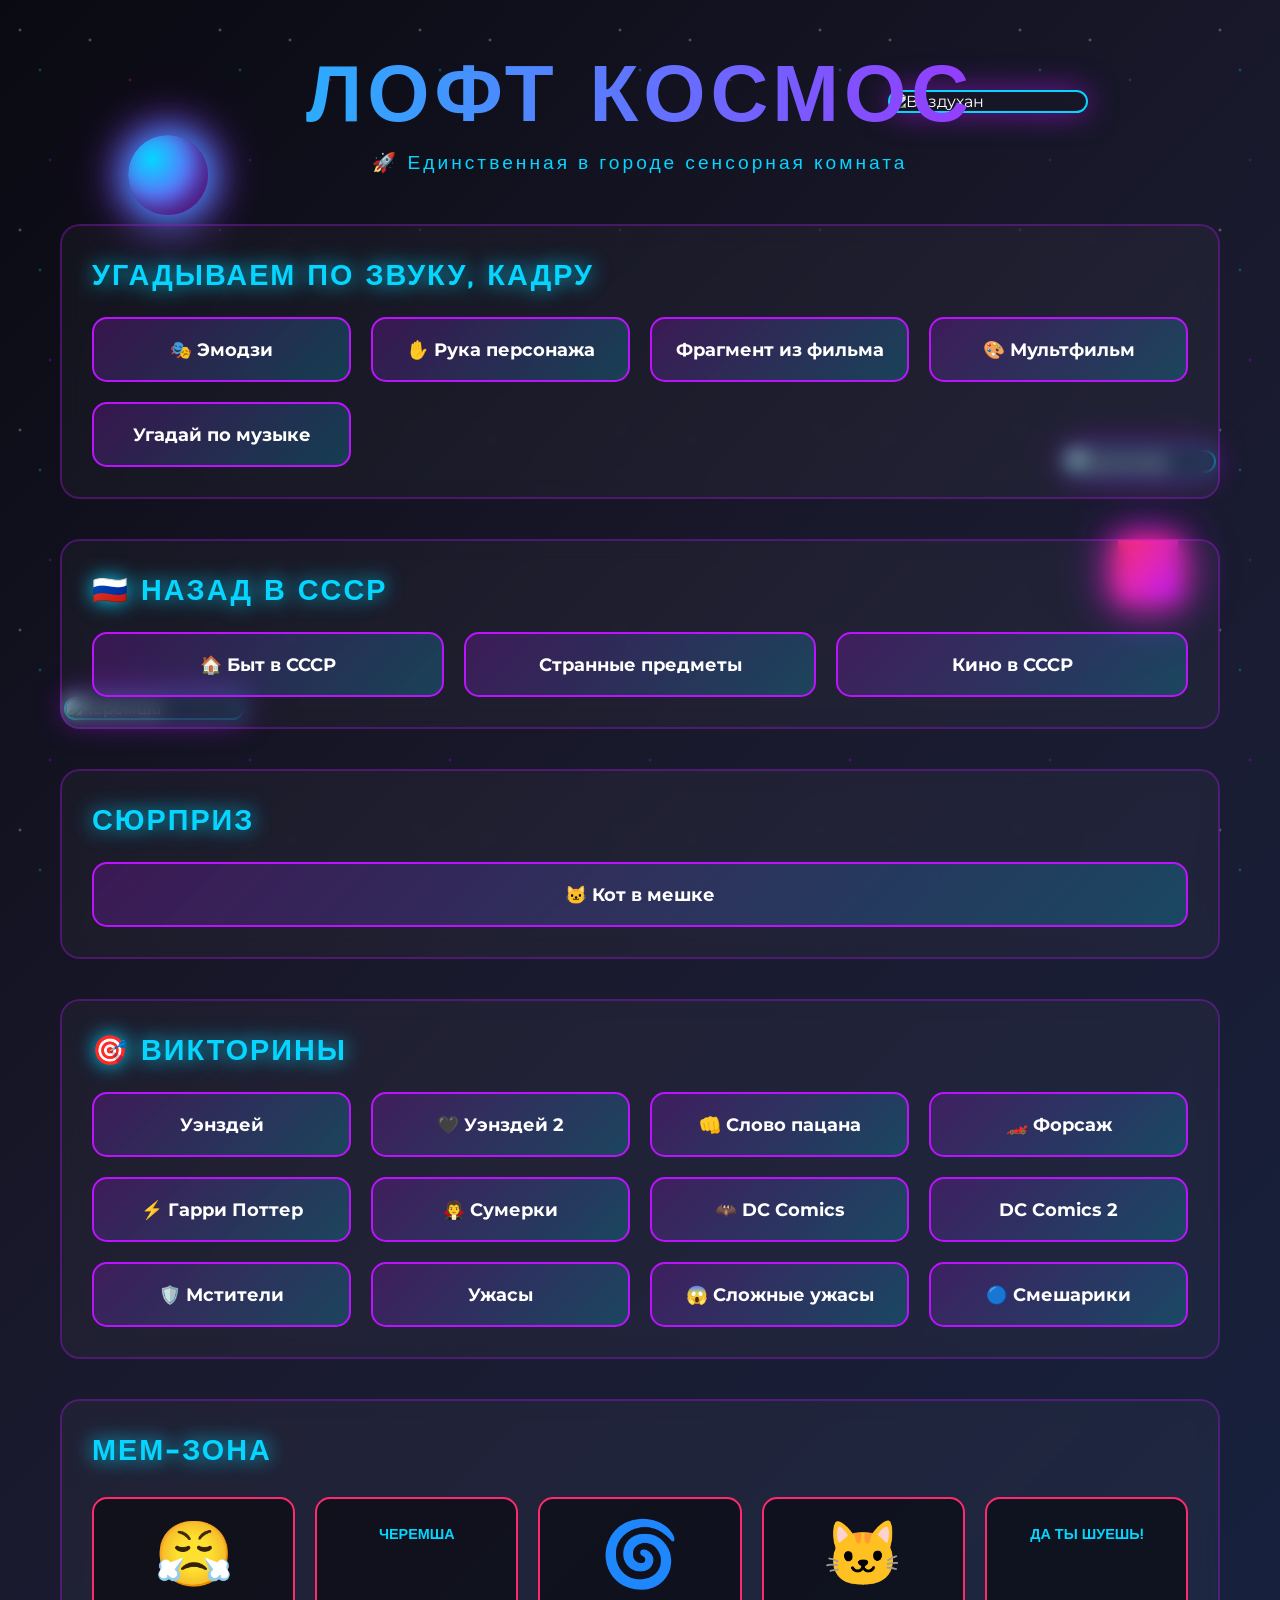
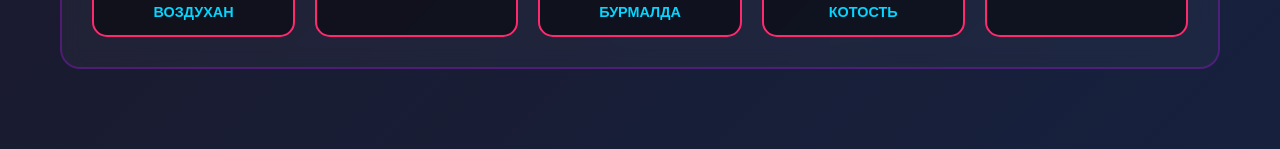
==== index.html @ 2bcbca94 "Update index.html" ====
<!DOCTYPE html>
<html lang="ru">
<head>
    <meta charset="UTF-8">
    <meta name="viewport" content="width=device-width, initial-scale=1.0">
    <title>ЛОФТ КОСМОС | Мемы и Викторины</title>
    <link href="https://fonts.googleapis.com/css2?family=Orbitron:wght@400;700;900&family=Montserrat:wght@400;600;800&display=swap" rel="stylesheet">
    <style>
        :root {
            --neon-purple: #bc13fe;
            --neon-blue: #05d5ff;
            --neon-pink: #ff2a6d;
            --dark-bg: #0a0a12;
            --space-dark: #1a1a2e;
        }

        * {
            box-sizing: border-box;
            margin: 0;
            padding: 0;
        }

        body {
            background: linear-gradient(135deg, var(--dark-bg) 0%, var(--space-dark) 50%, #16213e 100%);
            color: #ffffff;
            font-family: 'Montserrat', sans-serif;
            min-height: 100vh;
            overflow-x: hidden;
            position: relative;
        }

        /* --- Звёздный фон --- */
        .stars {
            position: fixed;
            top: 0;
            left: 0;
            width: 100%;
            height: 100%;
            background-image: 
                radial-gradient(2px 2px at 20px 30px, #fff, transparent),
                radial-gradient(2px 2px at 40px 70px, var(--neon-blue), transparent),
                radial-gradient(2px 2px at 50px 160px, var(--neon-purple), transparent),
                radial-gradient(2px 2px at 90px 40px, #fff, transparent),
                radial-gradient(2px 2px at 130px 80px, var(--neon-pink), transparent);
            background-repeat: repeat;
            background-size: 200px 200px;
            animation: starsMove 50s linear infinite;
            opacity: 0.4;
            z-index: 0;
        }

        @keyframes starsMove {
            from { transform: translateY(0); }
            to { transform: translateY(-200px); }
        }

        /* --- 3D Летающие объекты --- */
        .floating-3d {
            position: fixed;
            z-index: 1;
            pointer-events: none;
            filter: drop-shadow(0 0 20px var(--neon-purple));
        }

        .sphere-1 {
            width: 80px;
            height: 80px;
            background: radial-gradient(circle at 30% 30%, var(--neon-blue), var(--neon-purple));
            border-radius: 50%;
            top: 15%;
            left: 10%;
            animation: float3d 6s ease-in-out infinite, fadeInOut 8s ease-in-out infinite;
            box-shadow: 0 0 40px var(--neon-blue), inset -10px -10px 20px rgba(0,0,0,0.5);
        }

        .cube-1 {
            width: 60px;
            height: 60px;
            background: linear-gradient(135deg, var(--neon-pink), var(--neon-purple));
            top: 60%;
            right: 8%;
            animation: rotate3d 8s linear infinite, fadeInOut 10s ease-in-out infinite;
            box-shadow: 0 0 30px var(--neon-pink);
            transform-style: preserve-3d;
        }

        @keyframes float3d {
            0%, 100% { transform: translateY(0) translateX(0) rotate(0deg); }
            25% { transform: translateY(-30px) translateX(20px) rotate(90deg); }
            50% { transform: translateY(-15px) translateX(-20px) rotate(180deg); }
            75% { transform: translateY(-40px) translateX(10px) rotate(270deg); }
        }

        @keyframes rotate3d {
            0% { transform: rotateY(0deg) rotateX(0deg); }
            100% { transform: rotateY(360deg) rotateX(360deg); }
        }

        @keyframes fadeInOut {
            0%, 100% { opacity: 0.3; }
            50% { opacity: 1; }
        }

        /* --- Летающие мемы --- */
        .flying-meme {
            position: fixed;
            z-index: 2;
            border-radius: 15px;
            overflow: hidden;
            box-shadow: 0 0 30px rgba(188, 19, 254, 0.6);
            border: 2px solid var(--neon-blue);
            animation: flyAround 15s ease-in-out infinite, memeFade 6s ease-in-out infinite;
            cursor: pointer;
            transition: transform 0.3s;
        }

        .flying-meme:hover {
            transform: scale(1.2) !important;
            z-index: 100;
        }

        .meme-1 {
            top: 10%;
            right: 15%;
            width: 200px;
            animation-delay: 0s;
        }

        .meme-2 {
            bottom: 20%;
            left: 5%;
            width: 180px;
            animation-delay: 2s;
        }

        .meme-3 {
            top: 50%;
            right: 5%;
            width: 150px;
            animation-delay: 4s;
        }

        @keyframes flyAround {
            0%, 100% { transform: translate(0, 0); }
            25% { transform: translate(50px, -30px); }
            50% { transform: translate(-30px, 50px); }
            75% { transform: translate(30px, 30px); }
        }

        @keyframes memeFade {
            0%, 100% { opacity: 0.4; }
            30%, 70% { opacity: 1; }
        }

        /* --- Контейнер --- */
        .container {
            position: relative;
            z-index: 10;
            max-width: 1200px;
            margin: 0 auto;
            padding: 40px 20px;
        }

        /* --- Заголовок --- */
        .main-title {
            font-family: 'Orbitron', sans-serif;
            font-size: clamp(2.5rem, 8vw, 5rem);
            font-weight: 900;
            text-align: center;
            margin-bottom: 10px;
            background: linear-gradient(90deg, var(--neon-blue), var(--neon-purple), var(--neon-pink));
            background-size: 200% auto;
            -webkit-background-clip: text;
            -webkit-text-fill-color: transparent;
            background-clip: text;
            animation: gradientShift 3s linear infinite, neonGlow 2s ease-in-out infinite alternate;
            text-transform: uppercase;
            letter-spacing: 5px;
        }

        .subtitle {
            text-align: center;
            font-size: 1.2rem;
            color: var(--neon-blue);
            margin-bottom: 50px;
            font-family: 'Orbitron', sans-serif;
            letter-spacing: 3px;
        }

        @keyframes gradientShift {
            0% { background-position: 0% center; }
            100% { background-position: 200% center; }
        }

        @keyframes neonGlow {
            from { filter: drop-shadow(0 0 10px var(--neon-purple)); }
            to { filter: drop-shadow(0 0 30px var(--neon-blue)); }
        }

        /* --- Карточки категорий --- */
        .category-card {
            background: rgba(255, 255, 255, 0.03);
            backdrop-filter: blur(10px);
            border: 2px solid rgba(188, 19, 254, 0.3);
            border-radius: 20px;
            padding: 30px;
            margin-bottom: 40px;
            position: relative;
            overflow: hidden;
            animation: slideIn 0.8s ease-out forwards;
            opacity: 0;
        }

        .category-card:nth-child(3) { animation-delay: 0.1s; }
        .category-card:nth-child(4) { animation-delay: 0.2s; }
        .category-card:nth-child(5) { animation-delay: 0.3s; }
        .category-card:nth-child(6) { animation-delay: 0.4s; }

        @keyframes slideIn {
            from { opacity: 0; transform: translateX(-50px); }
            to { opacity: 1; transform: translateX(0); }
        }

        .category-card::before {
            content: '';
            position: absolute;
            top: -2px;
            left: -2px;
            right: -2px;
            bottom: -2px;
            background: linear-gradient(45deg, var(--neon-purple), var(--neon-blue), var(--neon-pink));
            border-radius: 20px;
            opacity: 0;
            z-index: -1;
            transition: opacity 0.3s;
        }

        .category-card:hover::before {
            opacity: 1;
            animation: borderGlow 3s linear infinite;
        }

        @keyframes borderGlow {
            0%, 100% { filter: hue-rotate(0deg); }
            50% { filter: hue-rotate(180deg); }
        }

        .category-title {
            font-family: 'Orbitron', sans-serif;
            font-size: 1.8rem;
            font-weight: 700;
            color: var(--neon-blue);
            margin-bottom: 25px;
            text-transform: uppercase;
            letter-spacing: 2px;
            text-shadow: 0 0 20px var(--neon-blue);
        }

        /* --- Сетка кнопок --- */
        .buttons-grid {
            display: grid;
            grid-template-columns: repeat(auto-fit, minmax(250px, 1fr));
            gap: 20px;
        }

        .quiz-btn {
            background: linear-gradient(135deg, rgba(188, 19, 254, 0.2), rgba(5, 213, 255, 0.2));
            border: 2px solid var(--neon-purple);
            border-radius: 15px;
            padding: 20px;
            color: #fff;
            font-family: 'Montserrat', sans-serif;
            font-weight: 700;
            font-size: 1.1rem;
            text-decoration: none;
            position: relative;
            overflow: hidden;
            transition: all 0.3s;
            text-align: center;
            cursor: pointer;
        }

        .quiz-btn::before {
            content: '';
            position: absolute;
            top: 0;
            left: -100%;
            width: 100%;
            height: 100%;
            background: linear-gradient(90deg, transparent, rgba(255, 255, 255, 0.4), transparent);
            transition: left 0.5s;
        }

        .quiz-btn:hover {
            transform: translateY(-5px) scale(1.05);
            box-shadow: 0 15px 40px rgba(188, 19, 254, 0.6);
            border-color: var(--neon-blue);
        }

        .quiz-btn:hover::before {
            left: 100%;
        }

        /* --- Мем-блок --- */
        .meme-showcase {
            display: grid;
            grid-template-columns: repeat(auto-fit, minmax(200px, 1fr));
            gap: 20px;
            margin-top: 30px;
        }

        .meme-item {
            background: rgba(0, 0, 0, 0.5);
            border: 2px solid var(--neon-pink);
            border-radius: 15px;
            padding: 15px;
            text-align: center;
            animation: memePop 4s ease-in-out infinite;
            cursor: pointer;
            transition: transform 0.3s;
        }

        .meme-item:hover {
            transform: scale(1.1) rotate(3deg);
        }

        .meme-item:nth-child(2) { animation-delay: 0.5s; }
        .meme-item:nth-child(3) { animation-delay: 1s; }
        .meme-item:nth-child(4) { animation-delay: 1.5s; }
        .meme-item:nth-child(5) { animation-delay: 2s; }

        @keyframes memePop {
            0%, 100% { transform: scale(1) rotate(0deg); opacity: 0.7; }
            50% { transform: scale(1.05) rotate(2deg); opacity: 1; }
        }

        .meme-label {
            font-family: 'Orbitron', sans-serif;
            font-size: 0.9rem;
            color: var(--neon-blue);
            margin-top: 10px;
            font-weight: 700;
        }

        /* --- Адаптивность --- */
        @media (max-width: 768px) {
            .floating-3d { display: none; }
            .flying-meme { display: none; }
            .buttons-grid { grid-template-columns: 1fr; }
            .main-title { font-size: 2rem; }
        }
    </style>
</head>
<body>

    <!-- Звёздный фон -->
    <div class="stars"></div>

    <!-- 3D Летающие объекты -->
    <div class="floating-3d sphere-1"></div>
    <div class="floating-3d cube-1"></div>

    <!-- Летающие мемы (заглушки - замените на свои изображения) -->
    <div class="flying-meme meme-1">
        <img src="https://i.imgur.com/PLACEHOLDER1.jpg" alt="Воздухан" style="width:100%; display:block;">
    </div>
    <div class="flying-meme meme-2">
        <img src="https://i.imgur.com/PLACEHOLDER2.jpg" alt="Черемша" style="width:100%; display:block;">
    </div>
    <div class="flying-meme meme-3">
        <img src="https://i.imgur.com/PLACEHOLDER3.jpg" alt="Бурмалда" style="width:100%; display:block;">
    </div>

    <div class="container">
        <h1 class="main-title">ЛОФТ КОСМОС</h1>
        <p class="subtitle">🚀 Единственная в городе сенсорная комната</p>

        <!-- Категория 1 -->
        <div class="category-card">
            <h2 class="category-title"> Угадываем по звуку, кадру</h2>
            <div class="buttons-grid">
                <a class="quiz-btn" href="https://movieguessr.net/quizzes/9b9abde0-404d-40fd-8fde-6cbab759f4db" target="_blank">🎭 Эмодзи</a>
                <a class="quiz-btn" href="https://movieguessr.net/quizzes/4d3386a0-c5db-4750-8073-c91086817931" target="_blank">✋ Рука персонажа</a>
                <a class="quiz-btn" href="https://moviehunter.ru/" target="_blank"> Фрагмент из фильма</a>
                <a class="quiz-btn" href="https://ugadai-film.ru/" target="_blank">🎨 Мультфильм</a>
                <a class="quiz-btn" href="https://movieguessr.net/quizzes/314cedf6-782f-4f82-869e-ed8a1d853a94" target="_blank"> Угадай по музыке</a>
            </div>
        </div>

        <!-- Категория 2 -->
        <div class="category-card">
            <h2 class="category-title">🇷🇺 Назад в СССР</h2>
            <div class="buttons-grid">
                <a class="quiz-btn" href="https://vk.ru/app54716918" target="_blank">🏠 Быт в СССР</a>
                <a class="quiz-btn" href="https://vk.ru/app51539265" target="_blank"> Странные предметы</a>
                <a class="quiz-btn" href="https://ugadai-film.ru/" target="_blank"> Кино в СССР</a>
            </div>
        </div>

        <!-- Категория 3 -->
        <div class="category-card">
            <h2 class="category-title"> Сюрприз</h2>
            <div class="buttons-grid">
                <a class="quiz-btn" href="https://kinoguesser.ru/" target="_blank">🐱 Кот в мешке</a>
            </div>
        </div>

        <!-- Категория 4 -->
        <div class="category-card">
            <h2 class="category-title">🎯 Викторины</h2>
            <div class="buttons-grid">
                <a class="quiz-btn" href="https://yandex.ru/games/app/203046" target="_blank"> Уэнздей</a>
                <a class="quiz-btn" href="https://pikuco.ru/tests/49520/" target="_blank">🖤 Уэнздей 2</a>
                <a class="quiz-btn" href="https://blitzquiz.ru/kviz/slovo-pacana-viktorina-dlya-fanatov" target="_blank">👊 Слово пацана</a>
                <a class="quiz-btn" href="https://blitzquiz.ru/kviz/forsazh-viktorina-dlya-fanatov-franshizy" target="_blank">🏎️ Форсаж</a>
                <a class="quiz-btn" href="https://yandex.ru/games/app/437854" target="_blank">⚡ Гарри Поттер</a>
                <a class="quiz-btn" href="https://yandex.ru/games/app/sumerki-test-225270" target="_blank">🧛 Сумерки</a>
                <a class="quiz-btn" href="https://pikuco.ru/tests/113532/" target="_blank">🦇 DC Comics</a>
                <a class="quiz-btn" href="https://pikuco.ru/tests/24216/" target="_blank"> DC Comics 2</a>
                <a class="quiz-btn" href="https://pikuco.ru/tests/14670/" target="_blank">🛡️ Мстители</a>
                <a class="quiz-btn" href="https://www.maximonline.ru/entertainment/horror-movies-test-id163310/" target="_blank"> Ужасы</a>
                <a class="quiz-btn" href="https://www.pravilamag.ru/entertainment/685195-umeret-ne-vstat-naskolko-horosho-vy-razbiraetes-v-filmah-uzhasov-test/" target="_blank">😱 Сложные ужасы</a>
                <a class="quiz-btn" href="https://snob.ru/culture/vse-vokrug-takoe-krugloe-kak-horosho-vy-znaete-mir-smesharikov-test/" target="_blank">🔵 Смешарики</a>
            </div>
        </div>

        <!-- Мемы -->
        <div class="category-card">
            <h2 class="category-title"> Мем-зона</h2>
            <div class="meme-showcase">
                <div class="meme-item">
                    <div style="font-size: 4rem;">😤</div>
                    <div class="meme-label">ВОЗДУХАН</div>
                </div>
                <div class="meme-item">
                    <div style="font-size: 4rem;"></div>
                    <div class="meme-label">ЧЕРЕМША</div>
                </div>
                <div class="meme-item">
                    <div style="font-size: 4rem;">🌀</div>
                    <div class="meme-label">БУРМАЛДА</div>
                </div>
                <div class="meme-item">
                    <div style="font-size: 4rem;">🐱</div>
                    <div class="meme-label">КОТОСТЬ</div>
                </div>
                <div class="meme-item">
                    <div style="font-size: 4rem;"></div>
                    <div class="meme-label">ДА ТЫ ШУЕШЬ!</div>
                </div>
            </div>
        </div>

    </div>

    <script>
        // Интерактивность для мемов
        document.querySelectorAll('.meme-item').forEach(meme => {
            meme.addEventListener('click', function() {
                this.style.animation = 'none';
                setTimeout(() => {
                    this.style.animation = '';
                }, 10);
                // Эффект увеличения
                this.style.transform = 'scale(1.3) rotate(5deg)';
                setTimeout(() => {
                    this.style.transform = '';
                }, 300);
            });
        });

        // Случайное движение для 3D объектов
        document.querySelectorAll('.floating-3d').forEach(obj => {
            setInterval(() => {
                const randomX = Math.random() * 50 - 25;
                const randomY = Math.random() * 50 - 25;
                obj.style.transform += ` translate(${randomX}px, ${randomY}px)`;
            }, 3000);
        });
    </script>

</body>
</html>
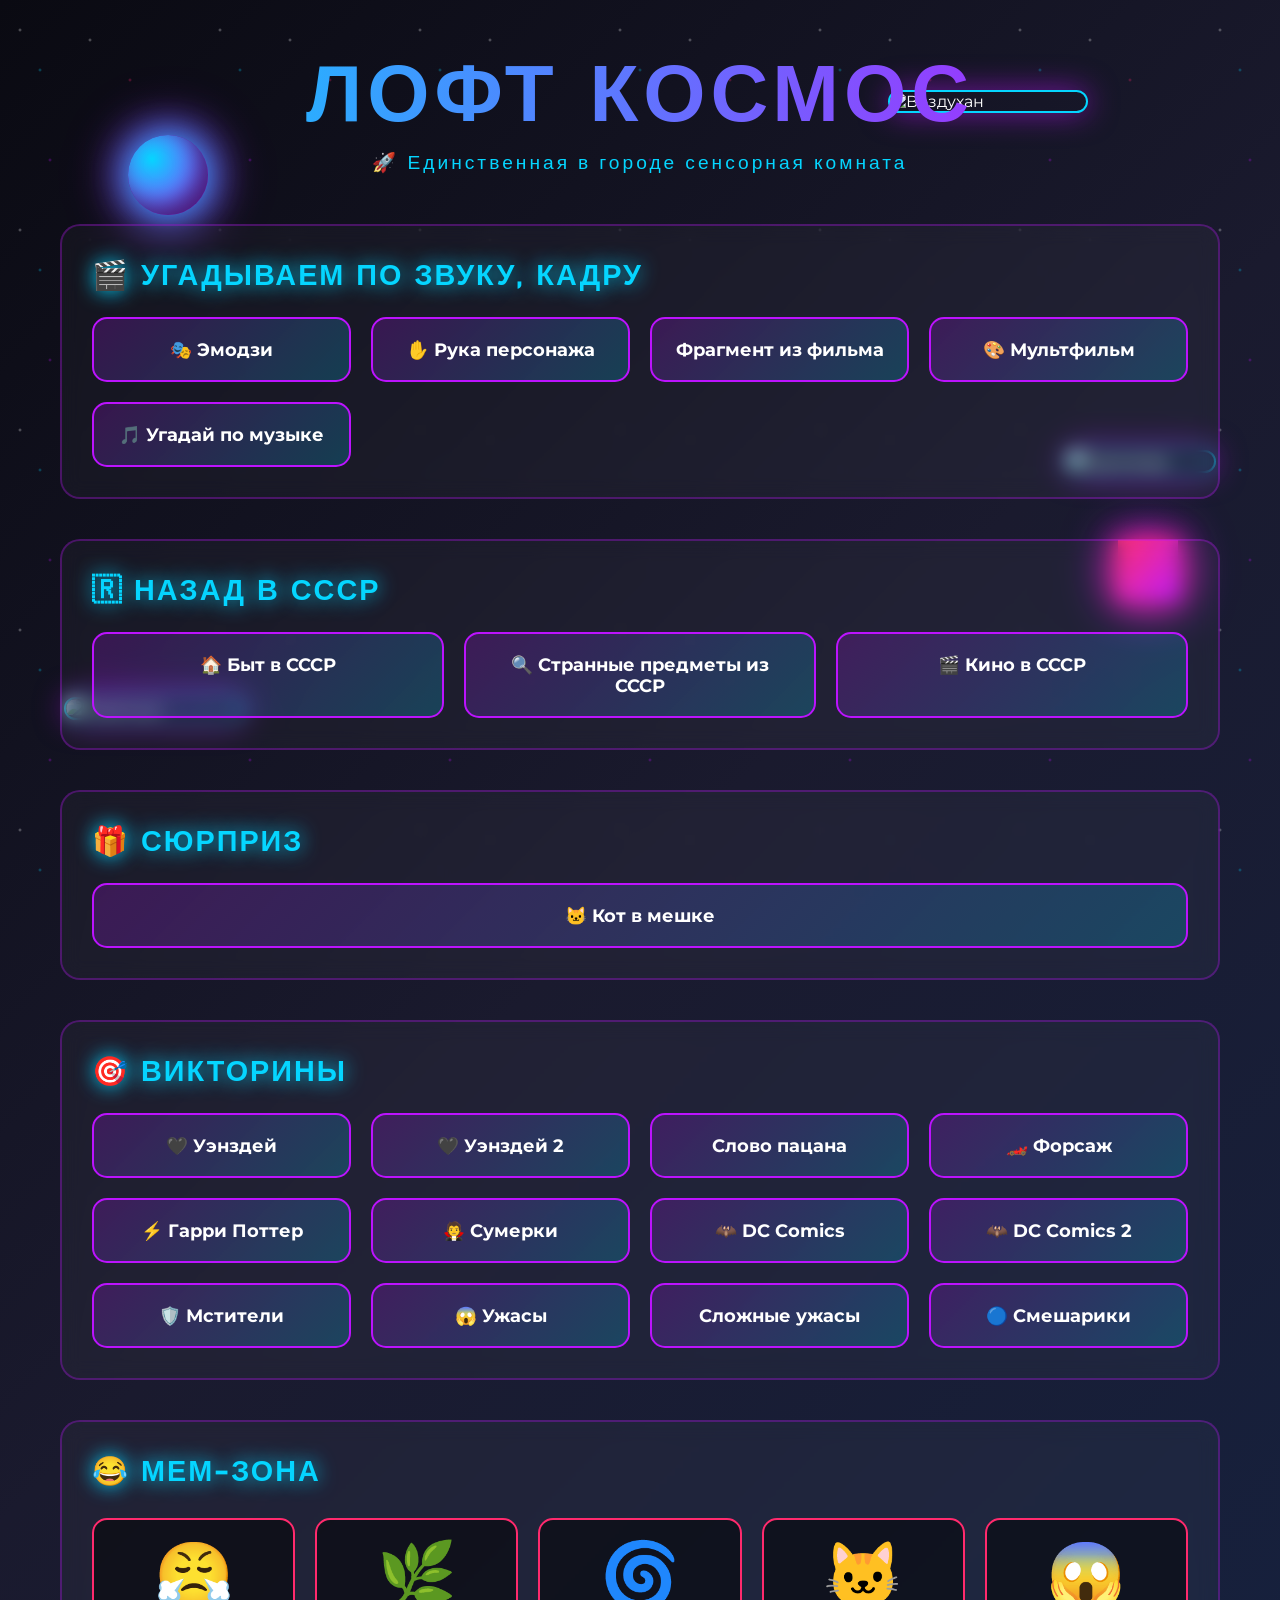
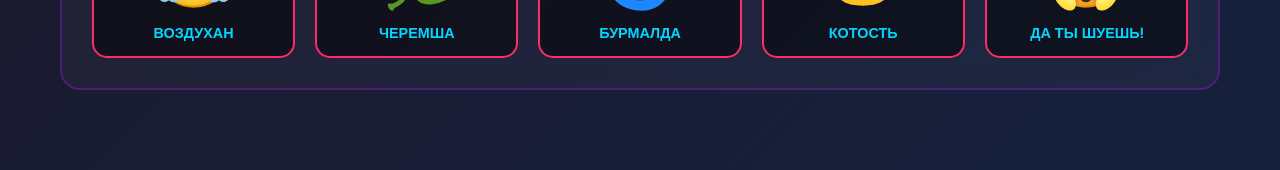
==== commit 9570f42b: "Update index.html" ====
--- a/index.html
+++ b/index.html
@@ -377,29 +377,29 @@
 
         <!-- Категория 1 -->
         <div class="category-card">
-            <h2 class="category-title"> Угадываем по звуку, кадру</h2>
+            <h2 class="category-title">🎬 Угадываем по звуку, кадру</h2>
             <div class="buttons-grid">
                 <a class="quiz-btn" href="https://movieguessr.net/quizzes/9b9abde0-404d-40fd-8fde-6cbab759f4db" target="_blank">🎭 Эмодзи</a>
                 <a class="quiz-btn" href="https://movieguessr.net/quizzes/4d3386a0-c5db-4750-8073-c91086817931" target="_blank">✋ Рука персонажа</a>
                 <a class="quiz-btn" href="https://moviehunter.ru/" target="_blank"> Фрагмент из фильма</a>
                 <a class="quiz-btn" href="https://ugadai-film.ru/" target="_blank">🎨 Мультфильм</a>
-                <a class="quiz-btn" href="https://movieguessr.net/quizzes/314cedf6-782f-4f82-869e-ed8a1d853a94" target="_blank"> Угадай по музыке</a>
+                <a class="quiz-btn" href="https://movieguessr.net/quizzes/314cedf6-782f-4f82-869e-ed8a1d853a94" target="_blank">🎵 Угадай по музыке</a>
             </div>
         </div>
 
         <!-- Категория 2 -->
         <div class="category-card">
-            <h2 class="category-title">🇷🇺 Назад в СССР</h2>
+            <h2 class="category-title">🇷 Назад в СССР</h2>
             <div class="buttons-grid">
                 <a class="quiz-btn" href="https://vk.ru/app54716918" target="_blank">🏠 Быт в СССР</a>
-                <a class="quiz-btn" href="https://vk.ru/app51539265" target="_blank"> Странные предметы</a>
-                <a class="quiz-btn" href="https://ugadai-film.ru/" target="_blank"> Кино в СССР</a>
+                <a class="quiz-btn" href="https://yandex.ru/games/app/viktorina-veshchi-iz-sssr-213699" target="_blank">🔍 Странные предметы из СССР</a>
+                <a class="quiz-btn" href="https://ugadai-film.ru/" target="_blank">🎬 Кино в СССР</a>
             </div>
         </div>
 
         <!-- Категория 3 -->
         <div class="category-card">
-            <h2 class="category-title"> Сюрприз</h2>
+            <h2 class="category-title">🎁 Сюрприз</h2>
             <div class="buttons-grid">
                 <a class="quiz-btn" href="https://kinoguesser.ru/" target="_blank">🐱 Кот в мешке</a>
             </div>
@@ -409,31 +409,31 @@
         <div class="category-card">
             <h2 class="category-title">🎯 Викторины</h2>
             <div class="buttons-grid">
-                <a class="quiz-btn" href="https://yandex.ru/games/app/203046" target="_blank"> Уэнздей</a>
+                <a class="quiz-btn" href="https://yandex.ru/games/app/203046" target="_blank">🖤 Уэнздей</a>
                 <a class="quiz-btn" href="https://pikuco.ru/tests/49520/" target="_blank">🖤 Уэнздей 2</a>
-                <a class="quiz-btn" href="https://blitzquiz.ru/kviz/slovo-pacana-viktorina-dlya-fanatov" target="_blank">👊 Слово пацана</a>
+                <a class="quiz-btn" href="https://blitzquiz.ru/kviz/slovo-pacana-viktorina-dlya-fanatov" target="_blank"> Слово пацана</a>
                 <a class="quiz-btn" href="https://blitzquiz.ru/kviz/forsazh-viktorina-dlya-fanatov-franshizy" target="_blank">🏎️ Форсаж</a>
                 <a class="quiz-btn" href="https://yandex.ru/games/app/437854" target="_blank">⚡ Гарри Поттер</a>
                 <a class="quiz-btn" href="https://yandex.ru/games/app/sumerki-test-225270" target="_blank">🧛 Сумерки</a>
                 <a class="quiz-btn" href="https://pikuco.ru/tests/113532/" target="_blank">🦇 DC Comics</a>
-                <a class="quiz-btn" href="https://pikuco.ru/tests/24216/" target="_blank"> DC Comics 2</a>
+                <a class="quiz-btn" href="https://pikuco.ru/tests/24216/" target="_blank">🦇 DC Comics 2</a>
                 <a class="quiz-btn" href="https://pikuco.ru/tests/14670/" target="_blank">🛡️ Мстители</a>
-                <a class="quiz-btn" href="https://www.maximonline.ru/entertainment/horror-movies-test-id163310/" target="_blank"> Ужасы</a>
-                <a class="quiz-btn" href="https://www.pravilamag.ru/entertainment/685195-umeret-ne-vstat-naskolko-horosho-vy-razbiraetes-v-filmah-uzhasov-test/" target="_blank">😱 Сложные ужасы</a>
+                <a class="quiz-btn" href="https://www.maximonline.ru/entertainment/horror-movies-test-id163310/" target="_blank">😱 Ужасы</a>
+                <a class="quiz-btn" href="https://www.pravilamag.ru/entertainment/685195-umeret-ne-vstat-naskolko-horosho-vy-razbiraetes-v-filmah-uzhasov-test/" target="_blank"> Сложные ужасы</a>
                 <a class="quiz-btn" href="https://snob.ru/culture/vse-vokrug-takoe-krugloe-kak-horosho-vy-znaete-mir-smesharikov-test/" target="_blank">🔵 Смешарики</a>
             </div>
         </div>
 
         <!-- Мемы -->
         <div class="category-card">
-            <h2 class="category-title"> Мем-зона</h2>
+            <h2 class="category-title">😂 Мем-зона</h2>
             <div class="meme-showcase">
                 <div class="meme-item">
                     <div style="font-size: 4rem;">😤</div>
                     <div class="meme-label">ВОЗДУХАН</div>
                 </div>
                 <div class="meme-item">
-                    <div style="font-size: 4rem;"></div>
+                    <div style="font-size: 4rem;">🌿</div>
                     <div class="meme-label">ЧЕРЕМША</div>
                 </div>
                 <div class="meme-item">
@@ -445,7 +445,7 @@
                     <div class="meme-label">КОТОСТЬ</div>
                 </div>
                 <div class="meme-item">
-                    <div style="font-size: 4rem;"></div>
+                    <div style="font-size: 4rem;">😱</div>
                     <div class="meme-label">ДА ТЫ ШУЕШЬ!</div>
                 </div>
             </div>
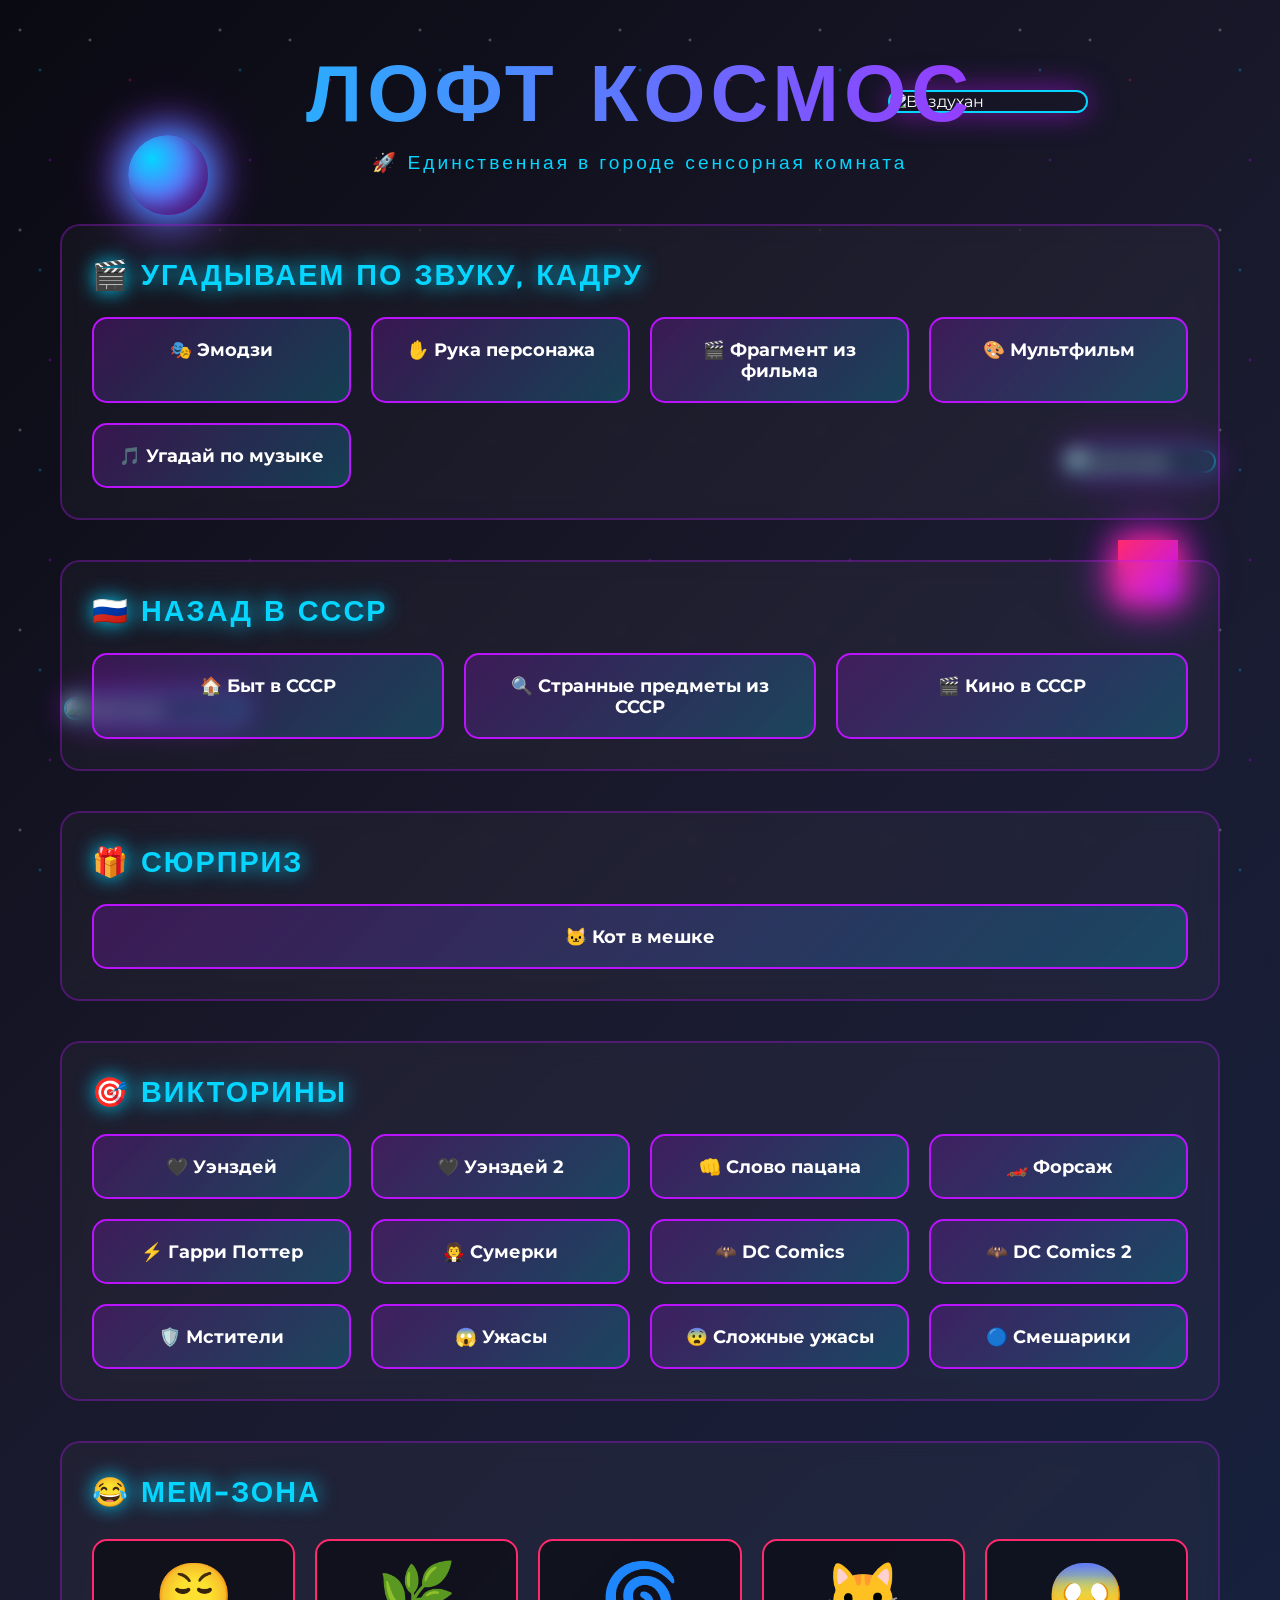
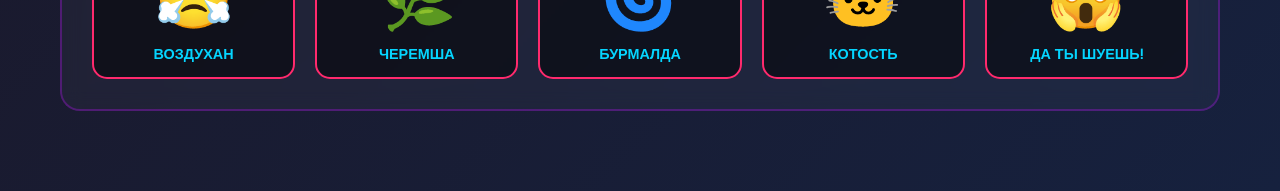
==== commit 0679412e: "Update index.html" ====
--- a/index.html
+++ b/index.html
@@ -381,7 +381,7 @@
             <div class="buttons-grid">
                 <a class="quiz-btn" href="https://movieguessr.net/quizzes/9b9abde0-404d-40fd-8fde-6cbab759f4db" target="_blank">🎭 Эмодзи</a>
                 <a class="quiz-btn" href="https://movieguessr.net/quizzes/4d3386a0-c5db-4750-8073-c91086817931" target="_blank">✋ Рука персонажа</a>
-                <a class="quiz-btn" href="https://moviehunter.ru/" target="_blank"> Фрагмент из фильма</a>
+                <a class="quiz-btn" href="https://moviehunter.ru/" target="_blank">🎬 Фрагмент из фильма</a>
                 <a class="quiz-btn" href="https://ugadai-film.ru/" target="_blank">🎨 Мультфильм</a>
                 <a class="quiz-btn" href="https://movieguessr.net/quizzes/314cedf6-782f-4f82-869e-ed8a1d853a94" target="_blank">🎵 Угадай по музыке</a>
             </div>
@@ -389,7 +389,7 @@
 
         <!-- Категория 2 -->
         <div class="category-card">
-            <h2 class="category-title">🇷 Назад в СССР</h2>
+            <h2 class="category-title">🇷🇺 Назад в СССР</h2>
             <div class="buttons-grid">
                 <a class="quiz-btn" href="https://vk.ru/app54716918" target="_blank">🏠 Быт в СССР</a>
                 <a class="quiz-btn" href="https://yandex.ru/games/app/viktorina-veshchi-iz-sssr-213699" target="_blank">🔍 Странные предметы из СССР</a>
@@ -411,7 +411,7 @@
             <div class="buttons-grid">
                 <a class="quiz-btn" href="https://yandex.ru/games/app/203046" target="_blank">🖤 Уэнздей</a>
                 <a class="quiz-btn" href="https://pikuco.ru/tests/49520/" target="_blank">🖤 Уэнздей 2</a>
-                <a class="quiz-btn" href="https://blitzquiz.ru/kviz/slovo-pacana-viktorina-dlya-fanatov" target="_blank"> Слово пацана</a>
+                <a class="quiz-btn" href="https://blitzquiz.ru/kviz/slovo-pacana-viktorina-dlya-fanatov" target="_blank">👊 Слово пацана</a>
                 <a class="quiz-btn" href="https://blitzquiz.ru/kviz/forsazh-viktorina-dlya-fanatov-franshizy" target="_blank">🏎️ Форсаж</a>
                 <a class="quiz-btn" href="https://yandex.ru/games/app/437854" target="_blank">⚡ Гарри Поттер</a>
                 <a class="quiz-btn" href="https://yandex.ru/games/app/sumerki-test-225270" target="_blank">🧛 Сумерки</a>
@@ -419,8 +419,8 @@
                 <a class="quiz-btn" href="https://pikuco.ru/tests/24216/" target="_blank">🦇 DC Comics 2</a>
                 <a class="quiz-btn" href="https://pikuco.ru/tests/14670/" target="_blank">🛡️ Мстители</a>
                 <a class="quiz-btn" href="https://www.maximonline.ru/entertainment/horror-movies-test-id163310/" target="_blank">😱 Ужасы</a>
-                <a class="quiz-btn" href="https://www.pravilamag.ru/entertainment/685195-umeret-ne-vstat-naskolko-horosho-vy-razbiraetes-v-filmah-uzhasov-test/" target="_blank"> Сложные ужасы</a>
-                <a class="quiz-btn" href="https://snob.ru/culture/vse-vokrug-takoe-krugloe-kak-horosho-vy-znaete-mir-smesharikov-test/" target="_blank">🔵 Смешарики</a>
+                <a class="quiz-btn" href="https://www.pravilamag.ru/entertainment/685195-umeret-ne-vstat-naskolko-horosho-vy-razbiraetes-v-filmah-uzhasov-test/" target="_blank">😨 Сложные ужасы</a>
+                <a class="quiz-btn" href="https://app.unislide.io/presentations/WoRbOxfq8XfwtMbINbWO" target="_blank">🔵 Смешарики</a>
             </div>
         </div>
 
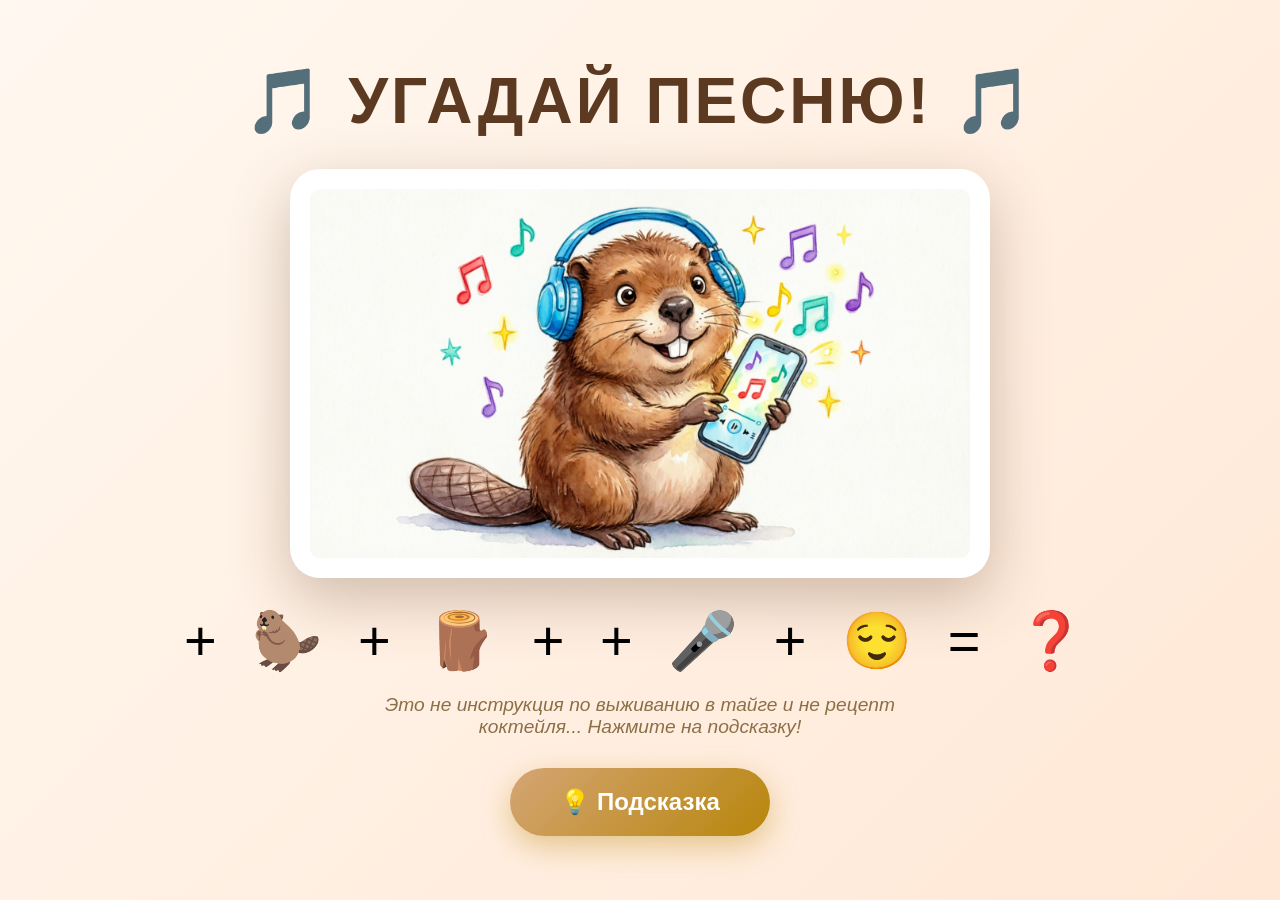
==== commit 419ca7e7: "Update index.html" ====
--- a/index.html
+++ b/index.html
@@ -3,480 +3,612 @@
 <head>
     <meta charset="UTF-8">
     <meta name="viewport" content="width=device-width, initial-scale=1.0">
-    <title>ЛОФТ КОСМОС | Мемы и Викторины</title>
-    <link href="https://fonts.googleapis.com/css2?family=Orbitron:wght@400;700;900&family=Montserrat:wght@400;600;800&display=swap" rel="stylesheet">
+    <title>🦫 Квиз: Сидим с бобром</title>
+    <link href="https://fonts.googleapis.com/css2?family=Nunito:wght@400;700;900&display=swap" rel="stylesheet">
     <style>
-        :root {
-            --neon-purple: #bc13fe;
-            --neon-blue: #05d5ff;
-            --neon-pink: #ff2a6d;
-            --dark-bg: #0a0a12;
-            --space-dark: #1a1a2e;
-        }
-
-        * {
-            box-sizing: border-box;
-            margin: 0;
-            padding: 0;
-        }
-
+        * { margin: 0; padding: 0; box-sizing: border-box; }
         body {
-            background: linear-gradient(135deg, var(--dark-bg) 0%, var(--space-dark) 50%, #16213e 100%);
-            color: #ffffff;
-            font-family: 'Montserrat', sans-serif;
+            font-family: 'Nunito', sans-serif;
+            background: linear-gradient(135deg, #fff8f0 0%, #ffe8d6 100%);
             min-height: 100vh;
             overflow-x: hidden;
+        }
+
+        /* ===== ЭКРАН 1: УГАДАЙ ПЕСНЮ ===== */
+        .screen-guess {
+            display: flex;
+            flex-direction: column;
+            align-items: center;
+            justify-content: center;
+            min-height: 100vh;
+            padding: 40px 20px;
+            text-align: center;
+        }
+        .guess-title {
+            font-size: clamp(2rem, 6vw, 4rem);
+            font-weight: 900;
+            color: #5c3a21;
+            margin-bottom: 30px;
+            text-transform: uppercase;
+            letter-spacing: 3px;
+        }
+        .guess-cover {
+            max-width: 700px;
+            width: 100%;
+            border-radius: 30px;
+            box-shadow: 0 20px 60px rgba(92, 58, 33, 0.3);
+            margin-bottom: 30px;
+            background: white;
+            padding: 20px;
+        }
+        .emoji-puzzle {
+            font-size: clamp(2rem, 5vw, 3.5rem);
+            margin-bottom: 20px;
+            letter-spacing: 10px;
+        }
+        .puzzle-hint {
+            font-size: 1.2rem;
+            color: #8b6f47;
+            margin-bottom: 30px;
+            font-style: italic;
+            max-width: 600px;
+        }
+        .btn-hint {
+            background: linear-gradient(135deg, #d4a574, #b8860b);
+            color: white;
+            border: none;
+            padding: 20px 50px;
+            font-size: 1.5rem;
+            font-weight: 700;
+            border-radius: 50px;
+            cursor: pointer;
+            box-shadow: 0 10px 30px rgba(184, 134, 11, 0.4);
+            transition: all 0.3s;
+            font-family: 'Nunito', sans-serif;
+        }
+        .btn-hint:hover {
+            transform: translateY(-5px) scale(1.05);
+            box-shadow: 0 15px 40px rgba(184, 134, 11, 0.6);
+        }
+        .guess-options {
+            display: none;
+            flex-direction: column;
+            gap: 15px;
+            max-width: 600px;
+            width: 100%;
+            margin-top: 30px;
+        }
+        .guess-options.visible { display: flex; }
+        .guess-option {
+            background: white;
+            border: 3px solid #d4a574;
+            padding: 20px;
+            border-radius: 20px;
+            font-size: 1.2rem;
+            font-weight: 700;
+            color: #5c3a21;
+            cursor: pointer;
+            transition: all 0.3s;
+            font-family: 'Nunito', sans-serif;
+        }
+        .guess-option:hover {
+            background: #d4a574;
+            color: white;
+            transform: scale(1.02);
+        }
+        .guess-option.correct {
+            background: #90ee90;
+            border-color: #228b22;
+            color: #228b22;
+        }
+        .guess-option.wrong {
+            background: #ffb6c1;
+            border-color: #dc143c;
+            color: #dc143c;
+        }
+        .guess-option:disabled { cursor: not-allowed; }
+        .success-message {
+            display: none;
+            font-size: 2.5rem;
+            font-weight: 900;
+            color: #228b22;
+            margin-top: 30px;
+            animation: bounceIn 0.6s ease-out;
+        }
+        .success-message.visible { display: block; }
+        @keyframes bounceIn {
+            0% { opacity: 0; transform: scale(0.3); }
+            50% { transform: scale(1.1); }
+            70% { transform: scale(0.9); }
+            100% { opacity: 1; transform: scale(1); }
+        }
+
+        /* ===== ЭКРАН 2: ВИКТОРИНА ===== */
+        .screen-quiz {
+            display: none;
+            min-height: 100vh;
+            padding: 40px 20px;
+        }
+        .quiz-header { text-align: center; margin-bottom: 40px; }
+        .quiz-title {
+            font-size: clamp(2rem, 5vw, 3rem);
+            font-weight: 900;
+            color: #5c3a21;
+            margin-bottom: 10px;
+        }
+        .quiz-progress {
+            font-size: 1.2rem;
+            color: #8b6f47;
+            font-weight: 700;
+        }
+        .quiz-container {
+            display: flex;
+            gap: 30px;
+            max-width: 1400px;
+            margin: 0 auto;
+            align-items: stretch;
+        }
+
+        /* ЛЕВАЯ ЧАСТЬ - 40% (вопрос + ответы) */
+        .quiz-left {
+            flex: 0 0 40%;
+            background: white;
+            border-radius: 30px;
+            padding: 30px;
+            box-shadow: 0 20px 60px rgba(92, 58, 33, 0.2);
+            display: flex;
+            flex-direction: column;
+        }
+        .quiz-question {
+            font-size: clamp(1.1rem, 2vw, 1.5rem);
+            font-weight: 900;
+            color: #5c3a21;
+            margin-bottom: 20px;
+            line-height: 1.4;
+        }
+        .quiz-options { display: flex; flex-direction: column; gap: 12px; }
+        .quiz-option {
+            background: linear-gradient(135deg, #fff8f0, #ffe8d6);
+            border: 3px solid #d4a574;
+            padding: 15px 20px;
+            border-radius: 20px;
+            font-size: 1rem;
+            font-weight: 700;
+            color: #5c3a21;
+            cursor: pointer;
+            transition: all 0.3s;
+            text-align: left;
+            font-family: 'Nunito', sans-serif;
+        }
+        .quiz-option:hover {
+            background: linear-gradient(135deg, #d4a574, #b8860b);
+            color: white;
+            transform: translateX(10px);
+        }
+        .quiz-option.correct {
+            background: linear-gradient(135deg, #90ee90, #228b22);
+            border-color: #228b22;
+            color: white;
+        }
+        .quiz-option.wrong {
+            background: linear-gradient(135deg, #ffb6c1, #dc143c);
+            border-color: #dc143c;
+            color: white;
+        }
+        .quiz-option:disabled { cursor: not-allowed; opacity: 0.7; }
+
+        /* ПРАВАЯ ЧАСТЬ - остальное пространство (картинка) */
+        .quiz-right {
+            flex: 1;
+            background: white;
+            border-radius: 30px;
+            padding: 30px;
+            box-shadow: 0 20px 60px rgba(92, 58, 33, 0.2);
+            min-height: 500px;
+            display: flex;
+            flex-direction: column;
+            align-items: center;
+            justify-content: center;
             position: relative;
         }
-
-        /* --- Звёздный фон --- */
-        .stars {
-            position: fixed;
-            top: 0;
-            left: 0;
-            width: 100%;
-            height: 100%;
-            background-image: 
-                radial-gradient(2px 2px at 20px 30px, #fff, transparent),
-                radial-gradient(2px 2px at 40px 70px, var(--neon-blue), transparent),
-                radial-gradient(2px 2px at 50px 160px, var(--neon-purple), transparent),
-                radial-gradient(2px 2px at 90px 40px, #fff, transparent),
-                radial-gradient(2px 2px at 130px 80px, var(--neon-pink), transparent);
-            background-repeat: repeat;
-            background-size: 200px 200px;
-            animation: starsMove 50s linear infinite;
-            opacity: 0.4;
-            z-index: 0;
-        }
-
-        @keyframes starsMove {
-            from { transform: translateY(0); }
-            to { transform: translateY(-200px); }
-        }
-
-        /* --- 3D Летающие объекты --- */
-        .floating-3d {
-            position: fixed;
-            z-index: 1;
-            pointer-events: none;
-            filter: drop-shadow(0 0 20px var(--neon-purple));
-        }
-
-        .sphere-1 {
-            width: 80px;
-            height: 80px;
-            background: radial-gradient(circle at 30% 30%, var(--neon-blue), var(--neon-purple));
-            border-radius: 50%;
-            top: 15%;
-            left: 10%;
-            animation: float3d 6s ease-in-out infinite, fadeInOut 8s ease-in-out infinite;
-            box-shadow: 0 0 40px var(--neon-blue), inset -10px -10px 20px rgba(0,0,0,0.5);
-        }
-
-        .cube-1 {
-            width: 60px;
-            height: 60px;
-            background: linear-gradient(135deg, var(--neon-pink), var(--neon-purple));
-            top: 60%;
-            right: 8%;
-            animation: rotate3d 8s linear infinite, fadeInOut 10s ease-in-out infinite;
-            box-shadow: 0 0 30px var(--neon-pink);
-            transform-style: preserve-3d;
-        }
-
-        @keyframes float3d {
-            0%, 100% { transform: translateY(0) translateX(0) rotate(0deg); }
-            25% { transform: translateY(-30px) translateX(20px) rotate(90deg); }
-            50% { transform: translateY(-15px) translateX(-20px) rotate(180deg); }
-            75% { transform: translateY(-40px) translateX(10px) rotate(270deg); }
-        }
-
-        @keyframes rotate3d {
-            0% { transform: rotateY(0deg) rotateX(0deg); }
-            100% { transform: rotateY(360deg) rotateX(360deg); }
-        }
-
-        @keyframes fadeInOut {
-            0%, 100% { opacity: 0.3; }
-            50% { opacity: 1; }
-        }
-
-        /* --- Летающие мемы --- */
-        .flying-meme {
-            position: fixed;
-            z-index: 2;
-            border-radius: 15px;
-            overflow: hidden;
-            box-shadow: 0 0 30px rgba(188, 19, 254, 0.6);
-            border: 2px solid var(--neon-blue);
-            animation: flyAround 15s ease-in-out infinite, memeFade 6s ease-in-out infinite;
+        .answer-placeholder {
+            text-align: center;
+            color: #8b6f47;
+            font-size: 1.2rem;
+        }
+        .answer-image {
+            max-width: 100%;
+            max-height: 600px;
+            border-radius: 20px;
+            animation: fadeIn 0.5s ease-out;
+            object-fit: contain;
+        }
+        .emoji-reaction {
+            font-size: 8rem;
+            animation: bounceIn 0.6s ease-out;
+        }
+        @keyframes fadeIn {
+            from { opacity: 0; transform: scale(0.8); }
+            to { opacity: 1; transform: scale(1); }
+        }
+
+        .btn-next {
+            display: none;
+            margin-top: 20px;
+            background: linear-gradient(135deg, #d4a574, #b8860b);
+            color: white;
+            border: none;
+            padding: 15px 40px;
+            font-size: 1.2rem;
+            font-weight: 700;
+            border-radius: 50px;
             cursor: pointer;
-            transition: transform 0.3s;
-        }
-
-        .flying-meme:hover {
-            transform: scale(1.2) !important;
-            z-index: 100;
-        }
-
-        .meme-1 {
-            top: 10%;
-            right: 15%;
-            width: 200px;
-            animation-delay: 0s;
-        }
-
-        .meme-2 {
-            bottom: 20%;
-            left: 5%;
-            width: 180px;
-            animation-delay: 2s;
-        }
-
-        .meme-3 {
-            top: 50%;
-            right: 5%;
-            width: 150px;
-            animation-delay: 4s;
-        }
-
-        @keyframes flyAround {
-            0%, 100% { transform: translate(0, 0); }
-            25% { transform: translate(50px, -30px); }
-            50% { transform: translate(-30px, 50px); }
-            75% { transform: translate(30px, 30px); }
-        }
-
-        @keyframes memeFade {
-            0%, 100% { opacity: 0.4; }
-            30%, 70% { opacity: 1; }
-        }
-
-        /* --- Контейнер --- */
-        .container {
-            position: relative;
-            z-index: 10;
-            max-width: 1200px;
-            margin: 0 auto;
+            box-shadow: 0 10px 30px rgba(184, 134, 11, 0.4);
+            transition: all 0.3s;
+            font-family: 'Nunito', sans-serif;
+            align-self: flex-start;
+        }
+        .btn-next:hover { transform: translateY(-3px) scale(1.05); }
+        .btn-next.visible { display: block; }
+
+        /* ===== ЭКРАН 3: РЕЗУЛЬТАТ ===== */
+        .screen-result {
+            display: none;
+            flex-direction: column;
+            align-items: center;
+            justify-content: center;
+            min-height: 100vh;
             padding: 40px 20px;
-        }
-
-        /* --- Заголовок --- */
-        .main-title {
-            font-family: 'Orbitron', sans-serif;
-            font-size: clamp(2.5rem, 8vw, 5rem);
+            text-align: center;
+        }
+        .result-title {
+            font-size: clamp(2rem, 6vw, 4rem);
             font-weight: 900;
-            text-align: center;
-            margin-bottom: 10px;
-            background: linear-gradient(90deg, var(--neon-blue), var(--neon-purple), var(--neon-pink));
-            background-size: 200% auto;
-            -webkit-background-clip: text;
-            -webkit-text-fill-color: transparent;
-            background-clip: text;
-            animation: gradientShift 3s linear infinite, neonGlow 2s ease-in-out infinite alternate;
-            text-transform: uppercase;
-            letter-spacing: 5px;
-        }
-
-        .subtitle {
-            text-align: center;
-            font-size: 1.2rem;
-            color: var(--neon-blue);
-            margin-bottom: 50px;
-            font-family: 'Orbitron', sans-serif;
-            letter-spacing: 3px;
-        }
-
-        @keyframes gradientShift {
-            0% { background-position: 0% center; }
-            100% { background-position: 200% center; }
-        }
-
-        @keyframes neonGlow {
-            from { filter: drop-shadow(0 0 10px var(--neon-purple)); }
-            to { filter: drop-shadow(0 0 30px var(--neon-blue)); }
-        }
-
-        /* --- Карточки категорий --- */
-        .category-card {
-            background: rgba(255, 255, 255, 0.03);
-            backdrop-filter: blur(10px);
-            border: 2px solid rgba(188, 19, 254, 0.3);
-            border-radius: 20px;
-            padding: 30px;
+            color: #5c3a21;
+            margin-bottom: 20px;
+        }
+        .result-score {
+            font-size: clamp(3rem, 8vw, 6rem);
+            font-weight: 900;
+            color: #d4a574;
+            margin-bottom: 20px;
+        }
+        .result-message {
+            font-size: 1.5rem;
+            color: #8b6f47;
             margin-bottom: 40px;
-            position: relative;
-            overflow: hidden;
-            animation: slideIn 0.8s ease-out forwards;
-            opacity: 0;
-        }
-
-        .category-card:nth-child(3) { animation-delay: 0.1s; }
-        .category-card:nth-child(4) { animation-delay: 0.2s; }
-        .category-card:nth-child(5) { animation-delay: 0.3s; }
-        .category-card:nth-child(6) { animation-delay: 0.4s; }
-
-        @keyframes slideIn {
-            from { opacity: 0; transform: translateX(-50px); }
-            to { opacity: 1; transform: translateX(0); }
-        }
-
-        .category-card::before {
-            content: '';
-            position: absolute;
-            top: -2px;
-            left: -2px;
-            right: -2px;
-            bottom: -2px;
-            background: linear-gradient(45deg, var(--neon-purple), var(--neon-blue), var(--neon-pink));
-            border-radius: 20px;
-            opacity: 0;
-            z-index: -1;
-            transition: opacity 0.3s;
-        }
-
-        .category-card:hover::before {
-            opacity: 1;
-            animation: borderGlow 3s linear infinite;
-        }
-
-        @keyframes borderGlow {
-            0%, 100% { filter: hue-rotate(0deg); }
-            50% { filter: hue-rotate(180deg); }
-        }
-
-        .category-title {
-            font-family: 'Orbitron', sans-serif;
-            font-size: 1.8rem;
+            max-width: 600px;
+        }
+        .btn-restart {
+            background: linear-gradient(135deg, #d4a574, #b8860b);
+            color: white;
+            border: none;
+            padding: 20px 50px;
+            font-size: 1.5rem;
             font-weight: 700;
-            color: var(--neon-blue);
-            margin-bottom: 25px;
-            text-transform: uppercase;
-            letter-spacing: 2px;
-            text-shadow: 0 0 20px var(--neon-blue);
-        }
-
-        /* --- Сетка кнопок --- */
-        .buttons-grid {
-            display: grid;
-            grid-template-columns: repeat(auto-fit, minmax(250px, 1fr));
-            gap: 20px;
-        }
-
-        .quiz-btn {
-            background: linear-gradient(135deg, rgba(188, 19, 254, 0.2), rgba(5, 213, 255, 0.2));
-            border: 2px solid var(--neon-purple);
-            border-radius: 15px;
-            padding: 20px;
-            color: #fff;
-            font-family: 'Montserrat', sans-serif;
-            font-weight: 700;
-            font-size: 1.1rem;
-            text-decoration: none;
-            position: relative;
-            overflow: hidden;
+            border-radius: 50px;
+            cursor: pointer;
+            box-shadow: 0 10px 30px rgba(184, 134, 11, 0.4);
             transition: all 0.3s;
-            text-align: center;
-            cursor: pointer;
-        }
-
-        .quiz-btn::before {
-            content: '';
-            position: absolute;
-            top: 0;
-            left: -100%;
-            width: 100%;
-            height: 100%;
-            background: linear-gradient(90deg, transparent, rgba(255, 255, 255, 0.4), transparent);
-            transition: left 0.5s;
-        }
-
-        .quiz-btn:hover {
-            transform: translateY(-5px) scale(1.05);
-            box-shadow: 0 15px 40px rgba(188, 19, 254, 0.6);
-            border-color: var(--neon-blue);
-        }
-
-        .quiz-btn:hover::before {
-            left: 100%;
-        }
-
-        /* --- Мем-блок --- */
-        .meme-showcase {
-            display: grid;
-            grid-template-columns: repeat(auto-fit, minmax(200px, 1fr));
-            gap: 20px;
-            margin-top: 30px;
-        }
-
-        .meme-item {
-            background: rgba(0, 0, 0, 0.5);
-            border: 2px solid var(--neon-pink);
-            border-radius: 15px;
-            padding: 15px;
-            text-align: center;
-            animation: memePop 4s ease-in-out infinite;
-            cursor: pointer;
-            transition: transform 0.3s;
-        }
-
-        .meme-item:hover {
-            transform: scale(1.1) rotate(3deg);
-        }
-
-        .meme-item:nth-child(2) { animation-delay: 0.5s; }
-        .meme-item:nth-child(3) { animation-delay: 1s; }
-        .meme-item:nth-child(4) { animation-delay: 1.5s; }
-        .meme-item:nth-child(5) { animation-delay: 2s; }
-
-        @keyframes memePop {
-            0%, 100% { transform: scale(1) rotate(0deg); opacity: 0.7; }
-            50% { transform: scale(1.05) rotate(2deg); opacity: 1; }
-        }
-
-        .meme-label {
-            font-family: 'Orbitron', sans-serif;
-            font-size: 0.9rem;
-            color: var(--neon-blue);
-            margin-top: 10px;
-            font-weight: 700;
-        }
-
-        /* --- Адаптивность --- */
-        @media (max-width: 768px) {
-            .floating-3d { display: none; }
-            .flying-meme { display: none; }
-            .buttons-grid { grid-template-columns: 1fr; }
-            .main-title { font-size: 2rem; }
+            font-family: 'Nunito', sans-serif;
+        }
+        .btn-restart:hover { transform: translateY(-5px) scale(1.05); }
+
+        @media (max-width: 968px) {
+            .quiz-container { flex-direction: column; }
+            .quiz-left { flex: 1; width: 100%; }
+            .quiz-right { flex: 1; width: 100%; }
+            .guess-cover { max-width: 100%; }
         }
     </style>
 </head>
 <body>
 
-    <!-- Звёздный фон -->
-    <div class="stars"></div>
-
-    <!-- 3D Летающие объекты -->
-    <div class="floating-3d sphere-1"></div>
-    <div class="floating-3d cube-1"></div>
-
-    <!-- Летающие мемы (заглушки - замените на свои изображения) -->
-    <div class="flying-meme meme-1">
-        <img src="https://i.imgur.com/PLACEHOLDER1.jpg" alt="Воздухан" style="width:100%; display:block;">
+    <!-- ЭКРАН 1: УГАДАЙ ПЕСНЮ -->
+    <div class="screen-guess" id="screenGuess">
+        <h1 class="guess-title">🎵 Угадай песню! 🎵</h1>
+        <img src="обложка.png" alt="Сидим с бобром за столом" class="guess-cover">
+        <div class="emoji-puzzle"> + 🦫 + 🪵 +  + 🎤 + 😌 = ❓</div>
+        <p class="puzzle-hint">Это не инструкция по выживанию в тайге и не рецепт коктейля... Нажмите на подсказку!</p>
+        <button class="btn-hint" id="btnHint" onclick="showOptions()">💡 Подсказка</button>
+        
+        <div class="guess-options" id="guessOptions">
+            <button class="guess-option" onclick="checkGuess(this, false)">🌲 «Лесорубы в депрессии»</button>
+            <button class="guess-option" onclick="checkGuess(this, false)">🏕️ «Как я провел лето с грызуном»</button>
+            <button class="guess-option" onclick="checkGuess(this, false)"> «Хиты Алсу для фагота»</button>
+            <button class="guess-option" onclick="checkGuess(this, true)">✅ «Сидим с бобром за столом»</button>
+        </div>
+
+        <div class="success-message" id="successMessage">✅ Правильно! Переходим к викторине...</div>
     </div>
-    <div class="flying-meme meme-2">
-        <img src="https://i.imgur.com/PLACEHOLDER2.jpg" alt="Черемша" style="width:100%; display:block;">
-    </div>
-    <div class="flying-meme meme-3">
-        <img src="https://i.imgur.com/PLACEHOLDER3.jpg" alt="Бурмалда" style="width:100%; display:block;">
-    </div>
-
-    <div class="container">
-        <h1 class="main-title">ЛОФТ КОСМОС</h1>
-        <p class="subtitle">🚀 Единственная в городе сенсорная комната</p>
-
-        <!-- Категория 1 -->
-        <div class="category-card">
-            <h2 class="category-title">🎬 Угадываем по звуку, кадру</h2>
-            <div class="buttons-grid">
-                <a class="quiz-btn" href="https://movieguessr.net/quizzes/9b9abde0-404d-40fd-8fde-6cbab759f4db" target="_blank">🎭 Эмодзи</a>
-                <a class="quiz-btn" href="https://movieguessr.net/quizzes/4d3386a0-c5db-4750-8073-c91086817931" target="_blank">✋ Рука персонажа</a>
-                <a class="quiz-btn" href="https://moviehunter.ru/" target="_blank">🎬 Фрагмент из фильма</a>
-                <a class="quiz-btn" href="https://ugadai-film.ru/" target="_blank">🎨 Мультфильм</a>
-                <a class="quiz-btn" href="https://movieguessr.net/quizzes/314cedf6-782f-4f82-869e-ed8a1d853a94" target="_blank">🎵 Угадай по музыке</a>
+
+    <!-- ЭКРАН 2: ВИКТОРИНА -->
+    <div class="screen-quiz" id="screenQuiz">
+        <div class="quiz-header">
+            <h1 class="quiz-title">🦫 Квиз: Сидим с бобром 🦫</h1>
+            <div class="quiz-progress">Вопрос <span id="currentQuestion">1</span> из <span id="totalQuestions">15</span></div>
+        </div>
+        <div class="quiz-container">
+            <div class="quiz-left">
+                <div class="quiz-question" id="questionText"></div>
+                <div class="quiz-options" id="optionsContainer"></div>
+                <button class="btn-next" id="btnNext" onclick="nextQuestion()">Следующий вопрос →</button>
             </div>
-        </div>
-
-        <!-- Категория 2 -->
-        <div class="category-card">
-            <h2 class="category-title">🇷🇺 Назад в СССР</h2>
-            <div class="buttons-grid">
-                <a class="quiz-btn" href="https://vk.ru/app54716918" target="_blank">🏠 Быт в СССР</a>
-                <a class="quiz-btn" href="https://yandex.ru/games/app/viktorina-veshchi-iz-sssr-213699" target="_blank">🔍 Странные предметы из СССР</a>
-                <a class="quiz-btn" href="https://ugadai-film.ru/" target="_blank">🎬 Кино в СССР</a>
-            </div>
-        </div>
-
-        <!-- Категория 3 -->
-        <div class="category-card">
-            <h2 class="category-title">🎁 Сюрприз</h2>
-            <div class="buttons-grid">
-                <a class="quiz-btn" href="https://kinoguesser.ru/" target="_blank">🐱 Кот в мешке</a>
-            </div>
-        </div>
-
-        <!-- Категория 4 -->
-        <div class="category-card">
-            <h2 class="category-title">🎯 Викторины</h2>
-            <div class="buttons-grid">
-                <a class="quiz-btn" href="https://yandex.ru/games/app/203046" target="_blank">🖤 Уэнздей</a>
-                <a class="quiz-btn" href="https://pikuco.ru/tests/49520/" target="_blank">🖤 Уэнздей 2</a>
-                <a class="quiz-btn" href="https://blitzquiz.ru/kviz/slovo-pacana-viktorina-dlya-fanatov" target="_blank">👊 Слово пацана</a>
-                <a class="quiz-btn" href="https://blitzquiz.ru/kviz/forsazh-viktorina-dlya-fanatov-franshizy" target="_blank">🏎️ Форсаж</a>
-                <a class="quiz-btn" href="https://yandex.ru/games/app/437854" target="_blank">⚡ Гарри Поттер</a>
-                <a class="quiz-btn" href="https://yandex.ru/games/app/sumerki-test-225270" target="_blank">🧛 Сумерки</a>
-                <a class="quiz-btn" href="https://pikuco.ru/tests/113532/" target="_blank">🦇 DC Comics</a>
-                <a class="quiz-btn" href="https://pikuco.ru/tests/24216/" target="_blank">🦇 DC Comics 2</a>
-                <a class="quiz-btn" href="https://pikuco.ru/tests/14670/" target="_blank">🛡️ Мстители</a>
-                <a class="quiz-btn" href="https://www.maximonline.ru/entertainment/horror-movies-test-id163310/" target="_blank">😱 Ужасы</a>
-                <a class="quiz-btn" href="https://www.pravilamag.ru/entertainment/685195-umeret-ne-vstat-naskolko-horosho-vy-razbiraetes-v-filmah-uzhasov-test/" target="_blank">😨 Сложные ужасы</a>
-                <a class="quiz-btn" href="https://app.unislide.io/presentations/WoRbOxfq8XfwtMbINbWO" target="_blank">🔵 Смешарики</a>
-            </div>
-        </div>
-
-        <!-- Мемы -->
-        <div class="category-card">
-            <h2 class="category-title">😂 Мем-зона</h2>
-            <div class="meme-showcase">
-                <div class="meme-item">
-                    <div style="font-size: 4rem;">😤</div>
-                    <div class="meme-label">ВОЗДУХАН</div>
-                </div>
-                <div class="meme-item">
-                    <div style="font-size: 4rem;">🌿</div>
-                    <div class="meme-label">ЧЕРЕМША</div>
-                </div>
-                <div class="meme-item">
-                    <div style="font-size: 4rem;">🌀</div>
-                    <div class="meme-label">БУРМАЛДА</div>
-                </div>
-                <div class="meme-item">
-                    <div style="font-size: 4rem;">🐱</div>
-                    <div class="meme-label">КОТОСТЬ</div>
-                </div>
-                <div class="meme-item">
-                    <div style="font-size: 4rem;">😱</div>
-                    <div class="meme-label">ДА ТЫ ШУЕШЬ!</div>
+            <div class="quiz-right" id="answerArea">
+                <div class="answer-placeholder">
+                    <div style="font-size: 4rem; margin-bottom: 20px;">🎯</div>
+                    <div>Здесь появится ответ!</div>
                 </div>
             </div>
         </div>
-
     </div>
 
+    <!-- ЭКРАН 3: РЕЗУЛЬТАТ -->
+    <div class="screen-result" id="screenResult">
+        <h1 class="result-title"> Квиз завершён! 🎉</h1>
+        <div class="result-score"><span id="scoreCorrect">0</span> / <span id="scoreTotal">15</span></div>
+        <div class="result-message" id="resultMessage"></div>
+        <button class="btn-restart" onclick="restartQuiz()">🔄 Пройти ещё раз</button>
+    </div>
+
+    <!-- Аудио элементы (только те, что есть в репозитории) -->
+    <audio id="audio1" preload="auto"><source src="1.mp3" type="audio/mpeg"></audio>
+    <audio id="audio2" preload="auto"><source src="2.mp3" type="audio/mpeg"></audio>
+    <audio id="audio3" preload="auto"><source src="3.mp3" type="audio/mpeg"></audio>
+    <audio id="audio4" preload="auto"><source src="4.mp3" type="audio/mpeg"></audio>
+    <audio id="audio7" preload="auto"><source src="7.mp3" type="audio/mpeg"></audio>
+    <audio id="audio8" preload="auto"><source src="8.mp3" type="audio/mpeg"></audio>
+    <audio id="audio9" preload="auto"><source src="9.mp3" type="audio/mpeg"></audio>
+    <audio id="audio14" preload="auto"><source src="14.mp3" type="audio/mpeg"></audio>
+
     <script>
-        // Интерактивность для мемов
-        document.querySelectorAll('.meme-item').forEach(meme => {
-            meme.addEventListener('click', function() {
-                this.style.animation = 'none';
+        const questions = [
+            {
+                question: "Где именно находятся лирический герой и бобёр в самом начале песни?",
+                options: ["В бобровой хатке с видом на реку", "На пне в глухом лесу", "За столом", "В баре «У дяди Бобра»"],
+                correct: 2,
+                image: "q01-table.png",
+                audio: "audio1"
+            },
+            {
+                question: "Что они готовят вдвоём на ужин?",
+                options: ["Суши из коры и мха", "Полено", "Борщ с бобровым хвостом", "Пасту карбонара (без глютена)"],
+                correct: 1,
+                image: "q02-log.png",
+                audio: "audio2"
+            },
+            {
+                question: "О чём лирический герой предлагает поговорить бобру?",
+                options: ["О курсе криптовалют и биткоине", "О том, что наболело", "О глобальном потеплении и экологии", "О новых правилах парковки во дворе"],
+                correct: 1,
+                image: "q03-conversation.png",
+                audio: "audio3"
+            },
+            {
+                question: "Какой главный философский вопрос герой задаёт бобру?",
+                options: ["«Скажи, зачем же между нами плотина?»", "«Кто подставил кролика Роджера?»", "«Быть или не быть, вот в чём вопрос»", "«Где взять деньги на ипотеку?»"],
+                correct: 0,
+                image: "q04-dam.png",
+                audio: "audio4"
+            },
+            {
+                question: "Какое ещё препятствие, кроме плотины, упоминается между ними в песне?",
+                options: ["Высокий забор из профнастила", "Обрыв", "Очередь в поликлинику", "Стена из взаимного непонимания"],
+                correct: 1,
+                image: "q05-cliff.png",
+                audio: null
+            },
+            {
+                question: "Какое удивительное свойство бобров с восторгом отмечает лирический герой?",
+                options: ["Они умеют летать на небольших расстояниях", "Они так добры", "Они знают язык программирования Python", "Они официально не платят налоги"],
+                correct: 1,
+                image: "q06-kind.png",
+                audio: null
+            },
+            {
+                question: "Чем, помимо готовки полена, занимаются герой и бобёр вместе?",
+                options: ["Играют в шахматы на время", "Поют с бобром хиты Алсу", "Строят атомную электростанцию", "Смотрят сериал «Слово пацана»"],
+                correct: 1,
+                image: "q07-singing.png",
+                audio: "audio7"
+            },
+            {
+                question: "Какое чувство испытывает лирический герой, находясь рядом с бобром?",
+                options: ["Ему так офигенно", "Лёгкая ностальгическая грусть", "Экзистенциальный ужас", "Сильное желание спать"],
+                correct: 0,
+                image: "q08-hug.png",
+                audio: "audio8"
+            },
+            {
+                question: "Какие напитки упоминаются в одной из версий текста, когда они сидят за столом?",
+                options: ["Чай с малиной и мёдом", "Текила и ром", "Квас «Очаковский»", "Смузи из хвои и шишек"],
+                correct: 1,
+                image: "q09-drinks.png",
+                audio: "audio9"
+            },
+            {
+                question: "Как лучше всего охарактеризовать музыкальный жанр этого шедевра?",
+                options: ["Симфоническая опера в трёх актах", "Норвежский блэк-метал", "Мемный поп-хит / лирический шансон", "Японский традиционный фольклор"],
+                correct: 2,
+                image: "q10-music.png",
+                audio: null
+            },
+            {
+                question: "Если бы бобёр реально ответил на вопрос «зачем между нами плотина?», что бы он сказал с точки зрения биологии?",
+                options: ["Чтобы создать запруду и защитить свою хатку от хищников", "Потому что он тайно ненавидит лирического героя", "Это его новый арт-объект для выставки современного искусства", "Он просто потерял ключи от калитки"],
+                correct: 0,
+                image: "q11-building.png",
+                audio: null
+            },
+            {
+                question: "Какое животное является главной музой и соведущим этой песни?",
+                options: ["Выдра", "Бобёр", "Енот-полоскун", "Капибара"],
+                correct: 1,
+                image: "q12-portrait.png",
+                audio: null
+            },
+            {
+                question: "Чего лирический герой ТОЧНО НЕ делает с бобром в этой песне?",
+                options: ["Не готовит полено", "Не разговаривает о наболевшем", "Не оформляет совместную ипотеку на хатку", "Не поёт хиты Алсу"],
+                correct: 2,
+                image: "q13-mortgage.png",
+                audio: null
+            },
+            {
+                question: "Какая фраза из песни лучше всего описывает уровень доверия между героем и бобром?",
+                options: ["«Скажи мне честно, бобёр»", "«Дай в долг до пятницы, бобёр»", "«Не верь, не бойся, не проси, бобёр»", "«Ты кто такой? Давай, до свидания!»"],
+                correct: 0,
+                image: "q14-trust.png",
+                audio: "audio14"
+            },
+            {
+                question: "Какой главный жизненный вывод можно сделать, прослушав эту песню?",
+                options: ["Бобры – это опасные хищники, держитесь от них подальше", "Дружба с бобром – это офигенно", "Нужно срочно идти и строить плотину", "Полено – это новый чёрный"],
+                correct: 1,
+                image: "q15-cinema.png",
+                audio: null
+            }
+        ];
+
+        let currentQuestionIndex = 0;
+        let correctAnswers = 0;
+        const emojiReactions = ['😡', '😞', '😂', '😢', '😭', '🤕'];
+
+        function showOptions() {
+            document.getElementById('guessOptions').classList.add('visible');
+            document.getElementById('btnHint').style.display = 'none';
+        }
+
+        function checkGuess(button, isCorrect) {
+            const allButtons = document.querySelectorAll('.guess-option');
+            allButtons.forEach(btn => btn.disabled = true);
+
+            if (isCorrect) {
+                button.classList.add('correct');
+                document.getElementById('successMessage').classList.add('visible');
+                setTimeout(() => { startQuiz(); }, 2000);
+            } else {
+                button.classList.add('wrong');
                 setTimeout(() => {
-                    this.style.animation = '';
-                }, 10);
-                // Эффект увеличения
-                this.style.transform = 'scale(1.3) rotate(5deg)';
-                setTimeout(() => {
-                    this.style.transform = '';
-                }, 300);
+                    allButtons.forEach(btn => {
+                        btn.disabled = false;
+                        btn.classList.remove('wrong');
+                    });
+                }, 1000);
+            }
+        }
+
+        function startQuiz() {
+            document.getElementById('screenGuess').style.display = 'none';
+            document.getElementById('screenQuiz').style.display = 'block';
+            document.getElementById('totalQuestions').textContent = questions.length;
+            showQuestion();
+        }
+
+        function showQuestion() {
+            const q = questions[currentQuestionIndex];
+            document.getElementById('currentQuestion').textContent = currentQuestionIndex + 1;
+            document.getElementById('questionText').textContent = q.question;
+            document.getElementById('btnNext').classList.remove('visible');
+
+            const optionsContainer = document.getElementById('optionsContainer');
+            optionsContainer.innerHTML = '';
+
+            q.options.forEach((option, index) => {
+                const btn = document.createElement('button');
+                btn.className = 'quiz-option';
+                btn.textContent = option;
+                btn.onclick = () => checkAnswer(index, btn);
+                optionsContainer.appendChild(btn);
             });
-        });
-
-        // Случайное движение для 3D объектов
-        document.querySelectorAll('.floating-3d').forEach(obj => {
-            setInterval(() => {
-                const randomX = Math.random() * 50 - 25;
-                const randomY = Math.random() * 50 - 25;
-                obj.style.transform += ` translate(${randomX}px, ${randomY}px)`;
-            }, 3000);
-        });
+
+            document.getElementById('answerArea').innerHTML = `
+                <div class="answer-placeholder">
+                    <div style="font-size: 4rem; margin-bottom: 20px;">🎯</div>
+                    <div>Здесь появится ответ!</div>
+                </div>
+            `;
+        }
+
+        function checkAnswer(selectedIndex, button) {
+            const q = questions[currentQuestionIndex];
+            const allButtons = document.querySelectorAll('.quiz-option');
+            allButtons.forEach(btn => btn.disabled = true);
+
+            if (selectedIndex === q.correct) {
+                button.classList.add('correct');
+                correctAnswers++;
+                
+                document.getElementById('answerArea').innerHTML = `
+                    <img src="${q.image}" alt="Ответ" class="answer-image">
+                `;
+
+                // Воспроизвести аудио только если оно есть
+                if (q.audio) {
+                    const audio = document.getElementById(q.audio);
+                    if (audio) {
+                        audio.currentTime = 0;
+                        audio.play().catch(e => console.log('Аудио не найдено:', q.audio));
+                    }
+                }
+            } else {
+                button.classList.add('wrong');
+                allButtons[q.correct].classList.add('correct');
+                const randomEmoji = emojiReactions[Math.floor(Math.random() * emojiReactions.length)];
+                document.getElementById('answerArea').innerHTML = `
+                    <div class="emoji-reaction">${randomEmoji}</div>
+                `;
+            }
+
+            document.getElementById('btnNext').classList.add('visible');
+        }
+
+        function nextQuestion() {
+            currentQuestionIndex++;
+            if (currentQuestionIndex < questions.length) {
+                showQuestion();
+            } else {
+                showResult();
+            }
+        }
+
+        function showResult() {
+            document.getElementById('screenQuiz').style.display = 'none';
+            document.getElementById('screenResult').style.display = 'flex';
+            document.getElementById('scoreCorrect').textContent = correctAnswers;
+            document.getElementById('scoreTotal').textContent = questions.length;
+
+            let message = '';
+            const percentage = (correctAnswers / questions.length) * 100;
+
+            if (percentage === 100) {
+                message = '🏆 Идеально! Ты настоящий бобровед! Бобёр бы тобой гордился! 🦫✨';
+            } else if (percentage >= 80) {
+                message = '🌟 Отлично! Ты почти так же офигенно, как бобёр!';
+            } else if (percentage >= 60) {
+                message = '👍 Неплохо! Но бобёр ожидает от тебя большего!';
+            } else if (percentage >= 40) {
+                message = '😅 Ну такое... Пора переслушать песню раз 100! ';
+            } else {
+                message = '😱 Ой-ой... Бобёр расстроен! Срочно иди слушать песню! 💔';
+            }
+
+            document.getElementById('resultMessage').textContent = message;
+        }
+
+        function restartQuiz() {
+            currentQuestionIndex = 0;
+            correctAnswers = 0;
+            document.getElementById('screenResult').style.display = 'none';
+            document.getElementById('screenGuess').style.display = 'flex';
+            document.getElementById('guessOptions').classList.remove('visible');
+            document.getElementById('btnHint').style.display = 'block';
+            document.getElementById('successMessage').classList.remove('visible');
+            document.querySelectorAll('.guess-option').forEach(btn => {
+                btn.disabled = false;
+                btn.classList.remove('correct', 'wrong');
+            });
+        }
     </script>
 
 </body>
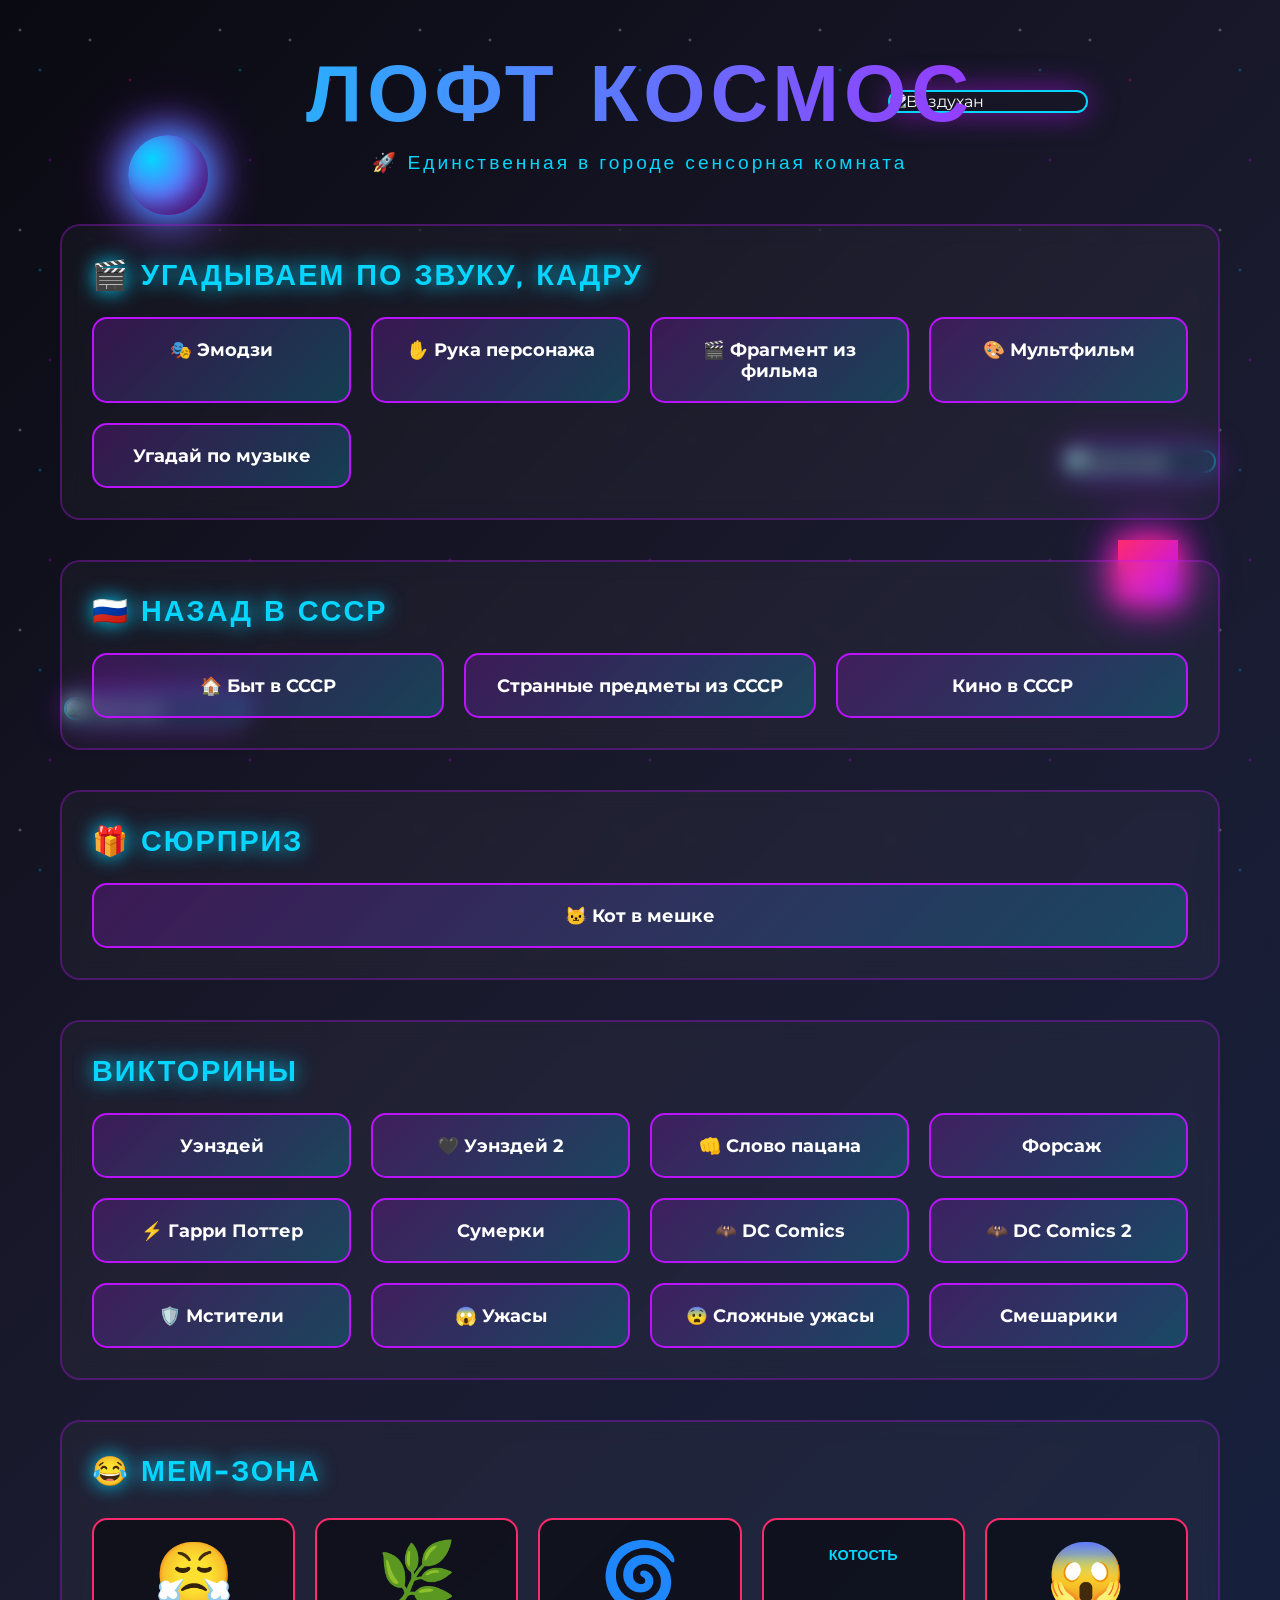
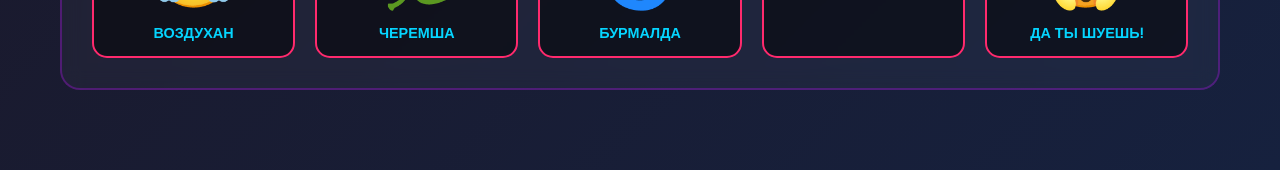
==== commit 2615e661: "Update index.html" ====
--- a/index.html
+++ b/index.html
@@ -3,612 +3,380 @@
 <head>
     <meta charset="UTF-8">
     <meta name="viewport" content="width=device-width, initial-scale=1.0">
-    <title>🦫 Квиз: Сидим с бобром</title>
-    <link href="https://fonts.googleapis.com/css2?family=Nunito:wght@400;700;900&display=swap" rel="stylesheet">
+    <title>ЛОФТ КОСМОС | Мемы и Викторины</title>
+    <link href="https://fonts.googleapis.com/css2?family=Orbitron:wght@400;700;900&family=Montserrat:wght@400;600;800&display=swap" rel="stylesheet">
     <style>
-        * { margin: 0; padding: 0; box-sizing: border-box; }
+        :root {
+            --neon-purple: #bc13fe;
+            --neon-blue: #05d5ff;
+            --neon-pink: #ff2a6d;
+            --dark-bg: #0a0a12;
+            --space-dark: #1a1a2e;
+        }
+        * { box-sizing: border-box; margin: 0; padding: 0; }
         body {
-            font-family: 'Nunito', sans-serif;
-            background: linear-gradient(135deg, #fff8f0 0%, #ffe8d6 100%);
+            background: linear-gradient(135deg, var(--dark-bg) 0%, var(--space-dark) 50%, #16213e 100%);
+            color: #ffffff;
+            font-family: 'Montserrat', sans-serif;
             min-height: 100vh;
             overflow-x: hidden;
-        }
-
-        /* ===== ЭКРАН 1: УГАДАЙ ПЕСНЮ ===== */
-        .screen-guess {
-            display: flex;
-            flex-direction: column;
-            align-items: center;
-            justify-content: center;
-            min-height: 100vh;
+            position: relative;
+        }
+        .stars {
+            position: fixed;
+            top: 0; left: 0;
+            width: 100%; height: 100%;
+            background-image: 
+                radial-gradient(2px 2px at 20px 30px, #fff, transparent),
+                radial-gradient(2px 2px at 40px 70px, var(--neon-blue), transparent),
+                radial-gradient(2px 2px at 50px 160px, var(--neon-purple), transparent),
+                radial-gradient(2px 2px at 90px 40px, #fff, transparent),
+                radial-gradient(2px 2px at 130px 80px, var(--neon-pink), transparent);
+            background-repeat: repeat;
+            background-size: 200px 200px;
+            animation: starsMove 50s linear infinite;
+            opacity: 0.4;
+            z-index: 0;
+        }
+        @keyframes starsMove {
+            from { transform: translateY(0); }
+            to { transform: translateY(-200px); }
+        }
+        .floating-3d {
+            position: fixed;
+            z-index: 1;
+            pointer-events: none;
+            filter: drop-shadow(0 0 20px var(--neon-purple));
+        }
+        .sphere-1 {
+            width: 80px; height: 80px;
+            background: radial-gradient(circle at 30% 30%, var(--neon-blue), var(--neon-purple));
+            border-radius: 50%;
+            top: 15%; left: 10%;
+            animation: float3d 6s ease-in-out infinite, fadeInOut 8s ease-in-out infinite;
+            box-shadow: 0 0 40px var(--neon-blue), inset -10px -10px 20px rgba(0,0,0,0.5);
+        }
+        .cube-1 {
+            width: 60px; height: 60px;
+            background: linear-gradient(135deg, var(--neon-pink), var(--neon-purple));
+            top: 60%; right: 8%;
+            animation: rotate3d 8s linear infinite, fadeInOut 10s ease-in-out infinite;
+            box-shadow: 0 0 30px var(--neon-pink);
+            transform-style: preserve-3d;
+        }
+        @keyframes float3d {
+            0%, 100% { transform: translateY(0) translateX(0) rotate(0deg); }
+            25% { transform: translateY(-30px) translateX(20px) rotate(90deg); }
+            50% { transform: translateY(-15px) translateX(-20px) rotate(180deg); }
+            75% { transform: translateY(-40px) translateX(10px) rotate(270deg); }
+        }
+        @keyframes rotate3d {
+            0% { transform: rotateY(0deg) rotateX(0deg); }
+            100% { transform: rotateY(360deg) rotateX(360deg); }
+        }
+        @keyframes fadeInOut {
+            0%, 100% { opacity: 0.3; }
+            50% { opacity: 1; }
+        }
+        .flying-meme {
+            position: fixed;
+            z-index: 2;
+            border-radius: 15px;
+            overflow: hidden;
+            box-shadow: 0 0 30px rgba(188, 19, 254, 0.6);
+            border: 2px solid var(--neon-blue);
+            animation: flyAround 15s ease-in-out infinite, memeFade 6s ease-in-out infinite;
+            cursor: pointer;
+            transition: transform 0.3s;
+        }
+        .flying-meme:hover {
+            transform: scale(1.2) !important;
+            z-index: 100;
+        }
+        .meme-1 { top: 10%; right: 15%; width: 200px; animation-delay: 0s; }
+        .meme-2 { bottom: 20%; left: 5%; width: 180px; animation-delay: 2s; }
+        .meme-3 { top: 50%; right: 5%; width: 150px; animation-delay: 4s; }
+        @keyframes flyAround {
+            0%, 100% { transform: translate(0, 0); }
+            25% { transform: translate(50px, -30px); }
+            50% { transform: translate(-30px, 50px); }
+            75% { transform: translate(30px, 30px); }
+        }
+        @keyframes memeFade {
+            0%, 100% { opacity: 0.4; }
+            30%, 70% { opacity: 1; }
+        }
+        .container {
+            position: relative;
+            z-index: 10;
+            max-width: 1200px;
+            margin: 0 auto;
             padding: 40px 20px;
+        }
+        .main-title {
+            font-family: 'Orbitron', sans-serif;
+            font-size: clamp(2.5rem, 8vw, 5rem);
+            font-weight: 900;
             text-align: center;
-        }
-        .guess-title {
-            font-size: clamp(2rem, 6vw, 4rem);
-            font-weight: 900;
-            color: #5c3a21;
-            margin-bottom: 30px;
+            margin-bottom: 10px;
+            background: linear-gradient(90deg, var(--neon-blue), var(--neon-purple), var(--neon-pink));
+            background-size: 200% auto;
+            -webkit-background-clip: text;
+            -webkit-text-fill-color: transparent;
+            background-clip: text;
+            animation: gradientShift 3s linear infinite, neonGlow 2s ease-in-out infinite alternate;
             text-transform: uppercase;
+            letter-spacing: 5px;
+        }
+        .subtitle {
+            text-align: center;
+            font-size: 1.2rem;
+            color: var(--neon-blue);
+            margin-bottom: 50px;
+            font-family: 'Orbitron', sans-serif;
             letter-spacing: 3px;
         }
-        .guess-cover {
-            max-width: 700px;
-            width: 100%;
-            border-radius: 30px;
-            box-shadow: 0 20px 60px rgba(92, 58, 33, 0.3);
-            margin-bottom: 30px;
-            background: white;
+        @keyframes gradientShift {
+            0% { background-position: 0% center; }
+            100% { background-position: 200% center; }
+        }
+        @keyframes neonGlow {
+            from { filter: drop-shadow(0 0 10px var(--neon-purple)); }
+            to { filter: drop-shadow(0 0 30px var(--neon-blue)); }
+        }
+        .category-card {
+            background: rgba(255, 255, 255, 0.03);
+            backdrop-filter: blur(10px);
+            border: 2px solid rgba(188, 19, 254, 0.3);
+            border-radius: 20px;
+            padding: 30px;
+            margin-bottom: 40px;
+            position: relative;
+            overflow: hidden;
+            animation: slideIn 0.8s ease-out forwards;
+            opacity: 0;
+        }
+        .category-card:nth-child(3) { animation-delay: 0.1s; }
+        .category-card:nth-child(4) { animation-delay: 0.2s; }
+        .category-card:nth-child(5) { animation-delay: 0.3s; }
+        .category-card:nth-child(6) { animation-delay: 0.4s; }
+        @keyframes slideIn {
+            from { opacity: 0; transform: translateX(-50px); }
+            to { opacity: 1; transform: translateX(0); }
+        }
+        .category-card::before {
+            content: '';
+            position: absolute;
+            top: -2px; left: -2px; right: -2px; bottom: -2px;
+            background: linear-gradient(45deg, var(--neon-purple), var(--neon-blue), var(--neon-pink));
+            border-radius: 20px;
+            opacity: 0;
+            z-index: -1;
+            transition: opacity 0.3s;
+        }
+        .category-card:hover::before {
+            opacity: 1;
+            animation: borderGlow 3s linear infinite;
+        }
+        @keyframes borderGlow {
+            0%, 100% { filter: hue-rotate(0deg); }
+            50% { filter: hue-rotate(180deg); }
+        }
+        .category-title {
+            font-family: 'Orbitron', sans-serif;
+            font-size: 1.8rem;
+            font-weight: 700;
+            color: var(--neon-blue);
+            margin-bottom: 25px;
+            text-transform: uppercase;
+            letter-spacing: 2px;
+            text-shadow: 0 0 20px var(--neon-blue);
+        }
+        .buttons-grid {
+            display: grid;
+            grid-template-columns: repeat(auto-fit, minmax(250px, 1fr));
+            gap: 20px;
+        }
+        .quiz-btn {
+            background: linear-gradient(135deg, rgba(188, 19, 254, 0.2), rgba(5, 213, 255, 0.2));
+            border: 2px solid var(--neon-purple);
+            border-radius: 15px;
             padding: 20px;
-        }
-        .emoji-puzzle {
-            font-size: clamp(2rem, 5vw, 3.5rem);
-            margin-bottom: 20px;
-            letter-spacing: 10px;
-        }
-        .puzzle-hint {
-            font-size: 1.2rem;
-            color: #8b6f47;
-            margin-bottom: 30px;
-            font-style: italic;
-            max-width: 600px;
-        }
-        .btn-hint {
-            background: linear-gradient(135deg, #d4a574, #b8860b);
-            color: white;
-            border: none;
-            padding: 20px 50px;
-            font-size: 1.5rem;
+            color: #fff;
+            font-family: 'Montserrat', sans-serif;
             font-weight: 700;
-            border-radius: 50px;
+            font-size: 1.1rem;
+            text-decoration: none;
+            position: relative;
+            overflow: hidden;
+            transition: all 0.3s;
+            text-align: center;
             cursor: pointer;
-            box-shadow: 0 10px 30px rgba(184, 134, 11, 0.4);
-            transition: all 0.3s;
-            font-family: 'Nunito', sans-serif;
-        }
-        .btn-hint:hover {
+            display: block;
+        }
+        .quiz-btn::before {
+            content: '';
+            position: absolute;
+            top: 0; left: -100%;
+            width: 100%; height: 100%;
+            background: linear-gradient(90deg, transparent, rgba(255, 255, 255, 0.4), transparent);
+            transition: left 0.5s;
+        }
+        .quiz-btn:hover {
             transform: translateY(-5px) scale(1.05);
-            box-shadow: 0 15px 40px rgba(184, 134, 11, 0.6);
-        }
-        .guess-options {
-            display: none;
-            flex-direction: column;
-            gap: 15px;
-            max-width: 600px;
-            width: 100%;
+            box-shadow: 0 15px 40px rgba(188, 19, 254, 0.6);
+            border-color: var(--neon-blue);
+        }
+        .quiz-btn:hover::before { left: 100%; }
+        .meme-showcase {
+            display: grid;
+            grid-template-columns: repeat(auto-fit, minmax(200px, 1fr));
+            gap: 20px;
             margin-top: 30px;
         }
-        .guess-options.visible { display: flex; }
-        .guess-option {
-            background: white;
-            border: 3px solid #d4a574;
-            padding: 20px;
-            border-radius: 20px;
-            font-size: 1.2rem;
+        .meme-item {
+            background: rgba(0, 0, 0, 0.5);
+            border: 2px solid var(--neon-pink);
+            border-radius: 15px;
+            padding: 15px;
+            text-align: center;
+            animation: memePop 4s ease-in-out infinite;
+            cursor: pointer;
+            transition: transform 0.3s;
+        }
+        .meme-item:hover { transform: scale(1.1) rotate(3deg); }
+        .meme-item:nth-child(2) { animation-delay: 0.5s; }
+        .meme-item:nth-child(3) { animation-delay: 1s; }
+        .meme-item:nth-child(4) { animation-delay: 1.5s; }
+        .meme-item:nth-child(5) { animation-delay: 2s; }
+        @keyframes memePop {
+            0%, 100% { transform: scale(1) rotate(0deg); opacity: 0.7; }
+            50% { transform: scale(1.05) rotate(2deg); opacity: 1; }
+        }
+        .meme-label {
+            font-family: 'Orbitron', sans-serif;
+            font-size: 0.9rem;
+            color: var(--neon-blue);
+            margin-top: 10px;
             font-weight: 700;
-            color: #5c3a21;
-            cursor: pointer;
-            transition: all 0.3s;
-            font-family: 'Nunito', sans-serif;
-        }
-        .guess-option:hover {
-            background: #d4a574;
-            color: white;
-            transform: scale(1.02);
-        }
-        .guess-option.correct {
-            background: #90ee90;
-            border-color: #228b22;
-            color: #228b22;
-        }
-        .guess-option.wrong {
-            background: #ffb6c1;
-            border-color: #dc143c;
-            color: #dc143c;
-        }
-        .guess-option:disabled { cursor: not-allowed; }
-        .success-message {
-            display: none;
-            font-size: 2.5rem;
-            font-weight: 900;
-            color: #228b22;
-            margin-top: 30px;
-            animation: bounceIn 0.6s ease-out;
-        }
-        .success-message.visible { display: block; }
-        @keyframes bounceIn {
-            0% { opacity: 0; transform: scale(0.3); }
-            50% { transform: scale(1.1); }
-            70% { transform: scale(0.9); }
-            100% { opacity: 1; transform: scale(1); }
-        }
-
-        /* ===== ЭКРАН 2: ВИКТОРИНА ===== */
-        .screen-quiz {
-            display: none;
-            min-height: 100vh;
-            padding: 40px 20px;
-        }
-        .quiz-header { text-align: center; margin-bottom: 40px; }
-        .quiz-title {
-            font-size: clamp(2rem, 5vw, 3rem);
-            font-weight: 900;
-            color: #5c3a21;
-            margin-bottom: 10px;
-        }
-        .quiz-progress {
-            font-size: 1.2rem;
-            color: #8b6f47;
-            font-weight: 700;
-        }
-        .quiz-container {
-            display: flex;
-            gap: 30px;
-            max-width: 1400px;
-            margin: 0 auto;
-            align-items: stretch;
-        }
-
-        /* ЛЕВАЯ ЧАСТЬ - 40% (вопрос + ответы) */
-        .quiz-left {
-            flex: 0 0 40%;
-            background: white;
-            border-radius: 30px;
-            padding: 30px;
-            box-shadow: 0 20px 60px rgba(92, 58, 33, 0.2);
-            display: flex;
-            flex-direction: column;
-        }
-        .quiz-question {
-            font-size: clamp(1.1rem, 2vw, 1.5rem);
-            font-weight: 900;
-            color: #5c3a21;
-            margin-bottom: 20px;
-            line-height: 1.4;
-        }
-        .quiz-options { display: flex; flex-direction: column; gap: 12px; }
-        .quiz-option {
-            background: linear-gradient(135deg, #fff8f0, #ffe8d6);
-            border: 3px solid #d4a574;
-            padding: 15px 20px;
-            border-radius: 20px;
-            font-size: 1rem;
-            font-weight: 700;
-            color: #5c3a21;
-            cursor: pointer;
-            transition: all 0.3s;
-            text-align: left;
-            font-family: 'Nunito', sans-serif;
-        }
-        .quiz-option:hover {
-            background: linear-gradient(135deg, #d4a574, #b8860b);
-            color: white;
-            transform: translateX(10px);
-        }
-        .quiz-option.correct {
-            background: linear-gradient(135deg, #90ee90, #228b22);
-            border-color: #228b22;
-            color: white;
-        }
-        .quiz-option.wrong {
-            background: linear-gradient(135deg, #ffb6c1, #dc143c);
-            border-color: #dc143c;
-            color: white;
-        }
-        .quiz-option:disabled { cursor: not-allowed; opacity: 0.7; }
-
-        /* ПРАВАЯ ЧАСТЬ - остальное пространство (картинка) */
-        .quiz-right {
-            flex: 1;
-            background: white;
-            border-radius: 30px;
-            padding: 30px;
-            box-shadow: 0 20px 60px rgba(92, 58, 33, 0.2);
-            min-height: 500px;
-            display: flex;
-            flex-direction: column;
-            align-items: center;
-            justify-content: center;
-            position: relative;
-        }
-        .answer-placeholder {
-            text-align: center;
-            color: #8b6f47;
-            font-size: 1.2rem;
-        }
-        .answer-image {
-            max-width: 100%;
-            max-height: 600px;
-            border-radius: 20px;
-            animation: fadeIn 0.5s ease-out;
-            object-fit: contain;
-        }
-        .emoji-reaction {
-            font-size: 8rem;
-            animation: bounceIn 0.6s ease-out;
-        }
-        @keyframes fadeIn {
-            from { opacity: 0; transform: scale(0.8); }
-            to { opacity: 1; transform: scale(1); }
-        }
-
-        .btn-next {
-            display: none;
-            margin-top: 20px;
-            background: linear-gradient(135deg, #d4a574, #b8860b);
-            color: white;
-            border: none;
-            padding: 15px 40px;
-            font-size: 1.2rem;
-            font-weight: 700;
-            border-radius: 50px;
-            cursor: pointer;
-            box-shadow: 0 10px 30px rgba(184, 134, 11, 0.4);
-            transition: all 0.3s;
-            font-family: 'Nunito', sans-serif;
-            align-self: flex-start;
-        }
-        .btn-next:hover { transform: translateY(-3px) scale(1.05); }
-        .btn-next.visible { display: block; }
-
-        /* ===== ЭКРАН 3: РЕЗУЛЬТАТ ===== */
-        .screen-result {
-            display: none;
-            flex-direction: column;
-            align-items: center;
-            justify-content: center;
-            min-height: 100vh;
-            padding: 40px 20px;
-            text-align: center;
-        }
-        .result-title {
-            font-size: clamp(2rem, 6vw, 4rem);
-            font-weight: 900;
-            color: #5c3a21;
-            margin-bottom: 20px;
-        }
-        .result-score {
-            font-size: clamp(3rem, 8vw, 6rem);
-            font-weight: 900;
-            color: #d4a574;
-            margin-bottom: 20px;
-        }
-        .result-message {
-            font-size: 1.5rem;
-            color: #8b6f47;
-            margin-bottom: 40px;
-            max-width: 600px;
-        }
-        .btn-restart {
-            background: linear-gradient(135deg, #d4a574, #b8860b);
-            color: white;
-            border: none;
-            padding: 20px 50px;
-            font-size: 1.5rem;
-            font-weight: 700;
-            border-radius: 50px;
-            cursor: pointer;
-            box-shadow: 0 10px 30px rgba(184, 134, 11, 0.4);
-            transition: all 0.3s;
-            font-family: 'Nunito', sans-serif;
-        }
-        .btn-restart:hover { transform: translateY(-5px) scale(1.05); }
-
-        @media (max-width: 968px) {
-            .quiz-container { flex-direction: column; }
-            .quiz-left { flex: 1; width: 100%; }
-            .quiz-right { flex: 1; width: 100%; }
-            .guess-cover { max-width: 100%; }
+        }
+        @media (max-width: 768px) {
+            .floating-3d { display: none; }
+            .flying-meme { display: none; }
+            .buttons-grid { grid-template-columns: 1fr; }
+            .main-title { font-size: 2rem; }
         }
     </style>
 </head>
 <body>
 
-    <!-- ЭКРАН 1: УГАДАЙ ПЕСНЮ -->
-    <div class="screen-guess" id="screenGuess">
-        <h1 class="guess-title">🎵 Угадай песню! 🎵</h1>
-        <img src="обложка.png" alt="Сидим с бобром за столом" class="guess-cover">
-        <div class="emoji-puzzle"> + 🦫 + 🪵 +  + 🎤 + 😌 = ❓</div>
-        <p class="puzzle-hint">Это не инструкция по выживанию в тайге и не рецепт коктейля... Нажмите на подсказку!</p>
-        <button class="btn-hint" id="btnHint" onclick="showOptions()">💡 Подсказка</button>
-        
-        <div class="guess-options" id="guessOptions">
-            <button class="guess-option" onclick="checkGuess(this, false)">🌲 «Лесорубы в депрессии»</button>
-            <button class="guess-option" onclick="checkGuess(this, false)">🏕️ «Как я провел лето с грызуном»</button>
-            <button class="guess-option" onclick="checkGuess(this, false)"> «Хиты Алсу для фагота»</button>
-            <button class="guess-option" onclick="checkGuess(this, true)">✅ «Сидим с бобром за столом»</button>
-        </div>
-
-        <div class="success-message" id="successMessage">✅ Правильно! Переходим к викторине...</div>
+    <div class="stars"></div>
+    <div class="floating-3d sphere-1"></div>
+    <div class="floating-3d cube-1"></div>
+
+    <div class="flying-meme meme-1">
+        <img src="https://i.imgur.com/PLACEHOLDER1.jpg" alt="Воздухан" style="width:100%; display:block;">
     </div>
-
-    <!-- ЭКРАН 2: ВИКТОРИНА -->
-    <div class="screen-quiz" id="screenQuiz">
-        <div class="quiz-header">
-            <h1 class="quiz-title">🦫 Квиз: Сидим с бобром 🦫</h1>
-            <div class="quiz-progress">Вопрос <span id="currentQuestion">1</span> из <span id="totalQuestions">15</span></div>
-        </div>
-        <div class="quiz-container">
-            <div class="quiz-left">
-                <div class="quiz-question" id="questionText"></div>
-                <div class="quiz-options" id="optionsContainer"></div>
-                <button class="btn-next" id="btnNext" onclick="nextQuestion()">Следующий вопрос →</button>
-            </div>
-            <div class="quiz-right" id="answerArea">
-                <div class="answer-placeholder">
-                    <div style="font-size: 4rem; margin-bottom: 20px;">🎯</div>
-                    <div>Здесь появится ответ!</div>
-                </div>
-            </div>
-        </div>
+    <div class="flying-meme meme-2">
+        <img src="https://i.imgur.com/PLACEHOLDER2.jpg" alt="Черемша" style="width:100%; display:block;">
     </div>
-
-    <!-- ЭКРАН 3: РЕЗУЛЬТАТ -->
-    <div class="screen-result" id="screenResult">
-        <h1 class="result-title"> Квиз завершён! 🎉</h1>
-        <div class="result-score"><span id="scoreCorrect">0</span> / <span id="scoreTotal">15</span></div>
-        <div class="result-message" id="resultMessage"></div>
-        <button class="btn-restart" onclick="restartQuiz()">🔄 Пройти ещё раз</button>
+    <div class="flying-meme meme-3">
+        <img src="https://i.imgur.com/PLACEHOLDER3.jpg" alt="Бурмалда" style="width:100%; display:block;">
     </div>
 
-    <!-- Аудио элементы (только те, что есть в репозитории) -->
-    <audio id="audio1" preload="auto"><source src="1.mp3" type="audio/mpeg"></audio>
-    <audio id="audio2" preload="auto"><source src="2.mp3" type="audio/mpeg"></audio>
-    <audio id="audio3" preload="auto"><source src="3.mp3" type="audio/mpeg"></audio>
-    <audio id="audio4" preload="auto"><source src="4.mp3" type="audio/mpeg"></audio>
-    <audio id="audio7" preload="auto"><source src="7.mp3" type="audio/mpeg"></audio>
-    <audio id="audio8" preload="auto"><source src="8.mp3" type="audio/mpeg"></audio>
-    <audio id="audio9" preload="auto"><source src="9.mp3" type="audio/mpeg"></audio>
-    <audio id="audio14" preload="auto"><source src="14.mp3" type="audio/mpeg"></audio>
+    <div class="container">
+        <h1 class="main-title">ЛОФТ КОСМОС</h1>
+        <p class="subtitle">🚀 Единственная в городе сенсорная комната</p>
+
+        <div class="category-card">
+            <h2 class="category-title">🎬 Угадываем по звуку, кадру</h2>
+            <div class="buttons-grid">
+                <a class="quiz-btn" href="https://movieguessr.net/quizzes/9b9abde0-404d-40fd-8fde-6cbab759f4db" target="_blank">🎭 Эмодзи</a>
+                <a class="quiz-btn" href="https://movieguessr.net/quizzes/4d3386a0-c5db-4750-8073-c91086817931" target="_blank">✋ Рука персонажа</a>
+                <a class="quiz-btn" href="https://moviehunter.ru/" target="_blank">🎬 Фрагмент из фильма</a>
+                <a class="quiz-btn" href="https://ugadai-film.ru/" target="_blank">🎨 Мультфильм</a>
+                <a class="quiz-btn" href="https://movieguessr.net/quizzes/314cedf6-782f-4f82-869e-ed8a1d853a94" target="_blank"> Угадай по музыке</a>
+            </div>
+        </div>
+
+        <div class="category-card">
+            <h2 class="category-title">🇷🇺 Назад в СССР</h2>
+            <div class="buttons-grid">
+                <a class="quiz-btn" href="https://vk.ru/app54716918" target="_blank">🏠 Быт в СССР</a>
+                <a class="quiz-btn" href="https://yandex.ru/games/app/viktorina-veshchi-iz-sssr-213699" target="_blank"> Странные предметы из СССР</a>
+                <a class="quiz-btn" href="https://ugadai-film.ru/" target="_blank"> Кино в СССР</a>
+            </div>
+        </div>
+
+        <div class="category-card">
+            <h2 class="category-title">🎁 Сюрприз</h2>
+            <div class="buttons-grid">
+                <a class="quiz-btn" href="bobr-quiz.html" target="_blank">🐱 Кот в мешке</a>
+            </div>
+        </div>
+
+        <div class="category-card">
+            <h2 class="category-title"> Викторины</h2>
+            <div class="buttons-grid">
+                <a class="quiz-btn" href="https://yandex.ru/games/app/203046" target="_blank"> Уэнздей</a>
+                <a class="quiz-btn" href="https://pikuco.ru/tests/49520/" target="_blank">🖤 Уэнздей 2</a>
+                <a class="quiz-btn" href="https://blitzquiz.ru/kviz/slovo-pacana-viktorina-dlya-fanatov" target="_blank">👊 Слово пацана</a>
+                <a class="quiz-btn" href="https://blitzquiz.ru/kviz/forsazh-viktorina-dlya-fanatov-franshizy" target="_blank">️ Форсаж</a>
+                <a class="quiz-btn" href="https://yandex.ru/games/app/437854" target="_blank">⚡ Гарри Поттер</a>
+                <a class="quiz-btn" href="https://yandex.ru/games/app/sumerki-test-225270" target="_blank"> Сумерки</a>
+                <a class="quiz-btn" href="https://pikuco.ru/tests/113532/" target="_blank">🦇 DC Comics</a>
+                <a class="quiz-btn" href="https://pikuco.ru/tests/24216/" target="_blank">🦇 DC Comics 2</a>
+                <a class="quiz-btn" href="https://pikuco.ru/tests/14670/" target="_blank">🛡️ Мстители</a>
+                <a class="quiz-btn" href="https://www.maximonline.ru/entertainment/horror-movies-test-id163310/" target="_blank">😱 Ужасы</a>
+                <a class="quiz-btn" href="https://www.pravilamag.ru/entertainment/685195-umeret-ne-vstat-naskolko-horosho-vy-razbiraetes-v-filmah-uzhasov-test/" target="_blank">😨 Сложные ужасы</a>
+                <a class="quiz-btn" href="https://app.unislide.io/presentations/WoRbOxfq8XfwtMbINbWO" target="_blank"> Смешарики</a>
+            </div>
+        </div>
+
+        <div class="category-card">
+            <h2 class="category-title">😂 Мем-зона</h2>
+            <div class="meme-showcase">
+                <div class="meme-item">
+                    <div style="font-size: 4rem;">😤</div>
+                    <div class="meme-label">ВОЗДУХАН</div>
+                </div>
+                <div class="meme-item">
+                    <div style="font-size: 4rem;">🌿</div>
+                    <div class="meme-label">ЧЕРЕМША</div>
+                </div>
+                <div class="meme-item">
+                    <div style="font-size: 4rem;">🌀</div>
+                    <div class="meme-label">БУРМАЛДА</div>
+                </div>
+                <div class="meme-item">
+                    <div style="font-size: 4rem;"></div>
+                    <div class="meme-label">КОТОСТЬ</div>
+                </div>
+                <div class="meme-item">
+                    <div style="font-size: 4rem;">😱</div>
+                    <div class="meme-label">ДА ТЫ ШУЕШЬ!</div>
+                </div>
+            </div>
+        </div>
+
+    </div>
 
     <script>
-        const questions = [
-            {
-                question: "Где именно находятся лирический герой и бобёр в самом начале песни?",
-                options: ["В бобровой хатке с видом на реку", "На пне в глухом лесу", "За столом", "В баре «У дяди Бобра»"],
-                correct: 2,
-                image: "q01-table.png",
-                audio: "audio1"
-            },
-            {
-                question: "Что они готовят вдвоём на ужин?",
-                options: ["Суши из коры и мха", "Полено", "Борщ с бобровым хвостом", "Пасту карбонара (без глютена)"],
-                correct: 1,
-                image: "q02-log.png",
-                audio: "audio2"
-            },
-            {
-                question: "О чём лирический герой предлагает поговорить бобру?",
-                options: ["О курсе криптовалют и биткоине", "О том, что наболело", "О глобальном потеплении и экологии", "О новых правилах парковки во дворе"],
-                correct: 1,
-                image: "q03-conversation.png",
-                audio: "audio3"
-            },
-            {
-                question: "Какой главный философский вопрос герой задаёт бобру?",
-                options: ["«Скажи, зачем же между нами плотина?»", "«Кто подставил кролика Роджера?»", "«Быть или не быть, вот в чём вопрос»", "«Где взять деньги на ипотеку?»"],
-                correct: 0,
-                image: "q04-dam.png",
-                audio: "audio4"
-            },
-            {
-                question: "Какое ещё препятствие, кроме плотины, упоминается между ними в песне?",
-                options: ["Высокий забор из профнастила", "Обрыв", "Очередь в поликлинику", "Стена из взаимного непонимания"],
-                correct: 1,
-                image: "q05-cliff.png",
-                audio: null
-            },
-            {
-                question: "Какое удивительное свойство бобров с восторгом отмечает лирический герой?",
-                options: ["Они умеют летать на небольших расстояниях", "Они так добры", "Они знают язык программирования Python", "Они официально не платят налоги"],
-                correct: 1,
-                image: "q06-kind.png",
-                audio: null
-            },
-            {
-                question: "Чем, помимо готовки полена, занимаются герой и бобёр вместе?",
-                options: ["Играют в шахматы на время", "Поют с бобром хиты Алсу", "Строят атомную электростанцию", "Смотрят сериал «Слово пацана»"],
-                correct: 1,
-                image: "q07-singing.png",
-                audio: "audio7"
-            },
-            {
-                question: "Какое чувство испытывает лирический герой, находясь рядом с бобром?",
-                options: ["Ему так офигенно", "Лёгкая ностальгическая грусть", "Экзистенциальный ужас", "Сильное желание спать"],
-                correct: 0,
-                image: "q08-hug.png",
-                audio: "audio8"
-            },
-            {
-                question: "Какие напитки упоминаются в одной из версий текста, когда они сидят за столом?",
-                options: ["Чай с малиной и мёдом", "Текила и ром", "Квас «Очаковский»", "Смузи из хвои и шишек"],
-                correct: 1,
-                image: "q09-drinks.png",
-                audio: "audio9"
-            },
-            {
-                question: "Как лучше всего охарактеризовать музыкальный жанр этого шедевра?",
-                options: ["Симфоническая опера в трёх актах", "Норвежский блэк-метал", "Мемный поп-хит / лирический шансон", "Японский традиционный фольклор"],
-                correct: 2,
-                image: "q10-music.png",
-                audio: null
-            },
-            {
-                question: "Если бы бобёр реально ответил на вопрос «зачем между нами плотина?», что бы он сказал с точки зрения биологии?",
-                options: ["Чтобы создать запруду и защитить свою хатку от хищников", "Потому что он тайно ненавидит лирического героя", "Это его новый арт-объект для выставки современного искусства", "Он просто потерял ключи от калитки"],
-                correct: 0,
-                image: "q11-building.png",
-                audio: null
-            },
-            {
-                question: "Какое животное является главной музой и соведущим этой песни?",
-                options: ["Выдра", "Бобёр", "Енот-полоскун", "Капибара"],
-                correct: 1,
-                image: "q12-portrait.png",
-                audio: null
-            },
-            {
-                question: "Чего лирический герой ТОЧНО НЕ делает с бобром в этой песне?",
-                options: ["Не готовит полено", "Не разговаривает о наболевшем", "Не оформляет совместную ипотеку на хатку", "Не поёт хиты Алсу"],
-                correct: 2,
-                image: "q13-mortgage.png",
-                audio: null
-            },
-            {
-                question: "Какая фраза из песни лучше всего описывает уровень доверия между героем и бобром?",
-                options: ["«Скажи мне честно, бобёр»", "«Дай в долг до пятницы, бобёр»", "«Не верь, не бойся, не проси, бобёр»", "«Ты кто такой? Давай, до свидания!»"],
-                correct: 0,
-                image: "q14-trust.png",
-                audio: "audio14"
-            },
-            {
-                question: "Какой главный жизненный вывод можно сделать, прослушав эту песню?",
-                options: ["Бобры – это опасные хищники, держитесь от них подальше", "Дружба с бобром – это офигенно", "Нужно срочно идти и строить плотину", "Полено – это новый чёрный"],
-                correct: 1,
-                image: "q15-cinema.png",
-                audio: null
-            }
-        ];
-
-        let currentQuestionIndex = 0;
-        let correctAnswers = 0;
-        const emojiReactions = ['😡', '😞', '😂', '😢', '😭', '🤕'];
-
-        function showOptions() {
-            document.getElementById('guessOptions').classList.add('visible');
-            document.getElementById('btnHint').style.display = 'none';
-        }
-
-        function checkGuess(button, isCorrect) {
-            const allButtons = document.querySelectorAll('.guess-option');
-            allButtons.forEach(btn => btn.disabled = true);
-
-            if (isCorrect) {
-                button.classList.add('correct');
-                document.getElementById('successMessage').classList.add('visible');
-                setTimeout(() => { startQuiz(); }, 2000);
-            } else {
-                button.classList.add('wrong');
-                setTimeout(() => {
-                    allButtons.forEach(btn => {
-                        btn.disabled = false;
-                        btn.classList.remove('wrong');
-                    });
-                }, 1000);
-            }
-        }
-
-        function startQuiz() {
-            document.getElementById('screenGuess').style.display = 'none';
-            document.getElementById('screenQuiz').style.display = 'block';
-            document.getElementById('totalQuestions').textContent = questions.length;
-            showQuestion();
-        }
-
-        function showQuestion() {
-            const q = questions[currentQuestionIndex];
-            document.getElementById('currentQuestion').textContent = currentQuestionIndex + 1;
-            document.getElementById('questionText').textContent = q.question;
-            document.getElementById('btnNext').classList.remove('visible');
-
-            const optionsContainer = document.getElementById('optionsContainer');
-            optionsContainer.innerHTML = '';
-
-            q.options.forEach((option, index) => {
-                const btn = document.createElement('button');
-                btn.className = 'quiz-option';
-                btn.textContent = option;
-                btn.onclick = () => checkAnswer(index, btn);
-                optionsContainer.appendChild(btn);
+        document.querySelectorAll('.meme-item').forEach(meme => {
+            meme.addEventListener('click', function() {
+                this.style.animation = 'none';
+                setTimeout(() => { this.style.animation = ''; }, 10);
+                this.style.transform = 'scale(1.3) rotate(5deg)';
+                setTimeout(() => { this.style.transform = ''; }, 300);
             });
-
-            document.getElementById('answerArea').innerHTML = `
-                <div class="answer-placeholder">
-                    <div style="font-size: 4rem; margin-bottom: 20px;">🎯</div>
-                    <div>Здесь появится ответ!</div>
-                </div>
-            `;
-        }
-
-        function checkAnswer(selectedIndex, button) {
-            const q = questions[currentQuestionIndex];
-            const allButtons = document.querySelectorAll('.quiz-option');
-            allButtons.forEach(btn => btn.disabled = true);
-
-            if (selectedIndex === q.correct) {
-                button.classList.add('correct');
-                correctAnswers++;
-                
-                document.getElementById('answerArea').innerHTML = `
-                    <img src="${q.image}" alt="Ответ" class="answer-image">
-                `;
-
-                // Воспроизвести аудио только если оно есть
-                if (q.audio) {
-                    const audio = document.getElementById(q.audio);
-                    if (audio) {
-                        audio.currentTime = 0;
-                        audio.play().catch(e => console.log('Аудио не найдено:', q.audio));
-                    }
-                }
-            } else {
-                button.classList.add('wrong');
-                allButtons[q.correct].classList.add('correct');
-                const randomEmoji = emojiReactions[Math.floor(Math.random() * emojiReactions.length)];
-                document.getElementById('answerArea').innerHTML = `
-                    <div class="emoji-reaction">${randomEmoji}</div>
-                `;
-            }
-
-            document.getElementById('btnNext').classList.add('visible');
-        }
-
-        function nextQuestion() {
-            currentQuestionIndex++;
-            if (currentQuestionIndex < questions.length) {
-                showQuestion();
-            } else {
-                showResult();
-            }
-        }
-
-        function showResult() {
-            document.getElementById('screenQuiz').style.display = 'none';
-            document.getElementById('screenResult').style.display = 'flex';
-            document.getElementById('scoreCorrect').textContent = correctAnswers;
-            document.getElementById('scoreTotal').textContent = questions.length;
-
-            let message = '';
-            const percentage = (correctAnswers / questions.length) * 100;
-
-            if (percentage === 100) {
-                message = '🏆 Идеально! Ты настоящий бобровед! Бобёр бы тобой гордился! 🦫✨';
-            } else if (percentage >= 80) {
-                message = '🌟 Отлично! Ты почти так же офигенно, как бобёр!';
-            } else if (percentage >= 60) {
-                message = '👍 Неплохо! Но бобёр ожидает от тебя большего!';
-            } else if (percentage >= 40) {
-                message = '😅 Ну такое... Пора переслушать песню раз 100! ';
-            } else {
-                message = '😱 Ой-ой... Бобёр расстроен! Срочно иди слушать песню! 💔';
-            }
-
-            document.getElementById('resultMessage').textContent = message;
-        }
-
-        function restartQuiz() {
-            currentQuestionIndex = 0;
-            correctAnswers = 0;
-            document.getElementById('screenResult').style.display = 'none';
-            document.getElementById('screenGuess').style.display = 'flex';
-            document.getElementById('guessOptions').classList.remove('visible');
-            document.getElementById('btnHint').style.display = 'block';
-            document.getElementById('successMessage').classList.remove('visible');
-            document.querySelectorAll('.guess-option').forEach(btn => {
-                btn.disabled = false;
-                btn.classList.remove('correct', 'wrong');
-            });
-        }
+        });
+        document.querySelectorAll('.floating-3d').forEach(obj => {
+            setInterval(() => {
+                const randomX = Math.random() * 50 - 25;
+                const randomY = Math.random() * 50 - 25;
+                obj.style.transform += ` translate(${randomX}px, ${randomY}px)`;
+            }, 3000);
+        });
     </script>
 
 </body>
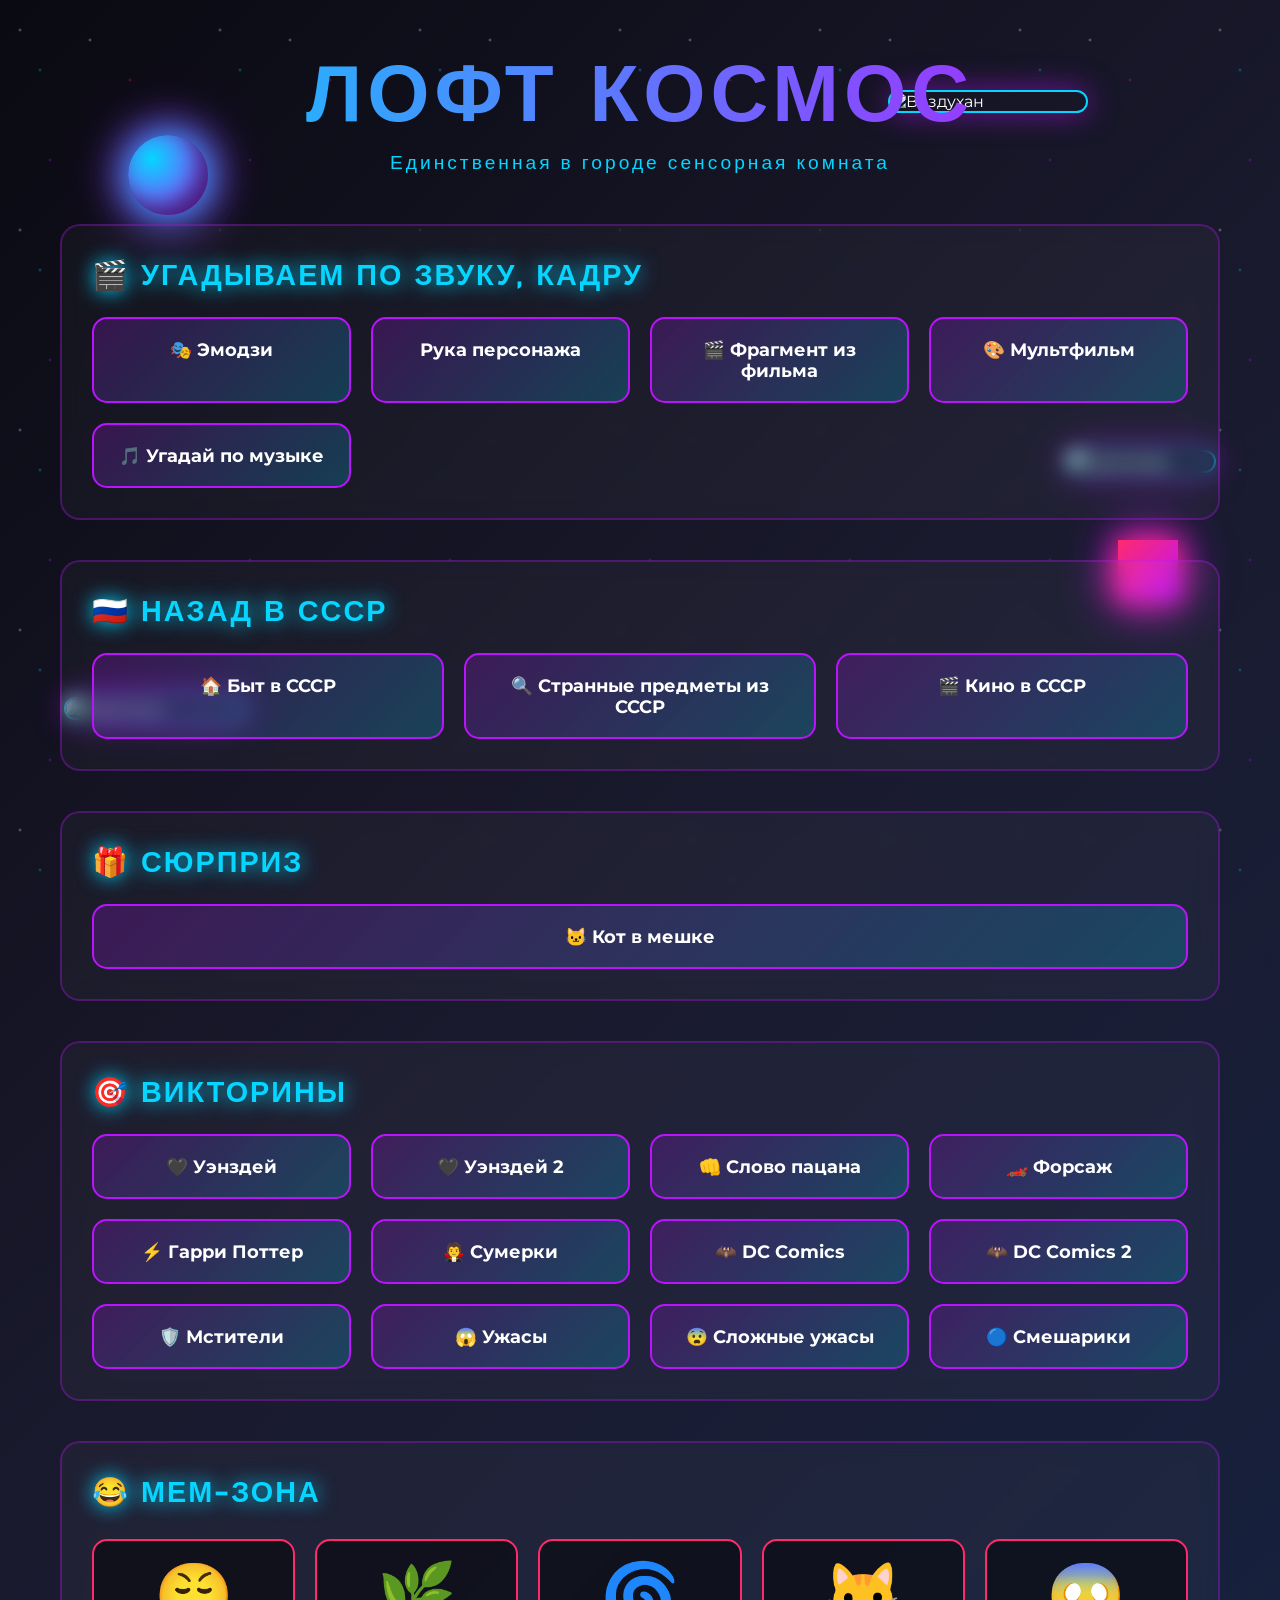
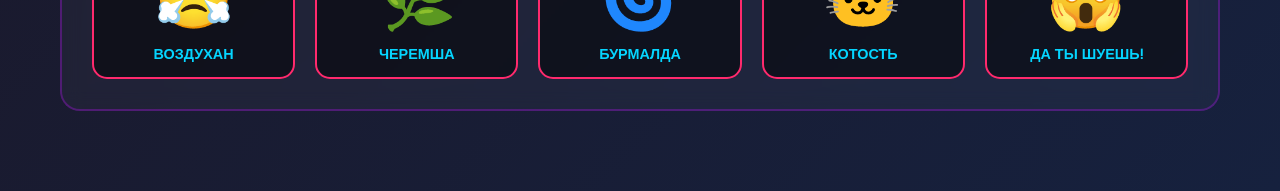
==== commit f7f9b039: "Update index.html" ====
--- a/index.html
+++ b/index.html
@@ -23,9 +23,7 @@
             position: relative;
         }
         .stars {
-            position: fixed;
-            top: 0; left: 0;
-            width: 100%; height: 100%;
+            position: fixed; top: 0; left: 0; width: 100%; height: 100%;
             background-image: 
                 radial-gradient(2px 2px at 20px 30px, #fff, transparent),
                 radial-gradient(2px 2px at 40px 70px, var(--neon-blue), transparent),
@@ -43,16 +41,13 @@
             to { transform: translateY(-200px); }
         }
         .floating-3d {
-            position: fixed;
-            z-index: 1;
-            pointer-events: none;
+            position: fixed; z-index: 1; pointer-events: none;
             filter: drop-shadow(0 0 20px var(--neon-purple));
         }
         .sphere-1 {
             width: 80px; height: 80px;
             background: radial-gradient(circle at 30% 30%, var(--neon-blue), var(--neon-purple));
-            border-radius: 50%;
-            top: 15%; left: 10%;
+            border-radius: 50%; top: 15%; left: 10%;
             animation: float3d 6s ease-in-out infinite, fadeInOut 8s ease-in-out infinite;
             box-shadow: 0 0 40px var(--neon-blue), inset -10px -10px 20px rgba(0,0,0,0.5);
         }
@@ -62,7 +57,6 @@
             top: 60%; right: 8%;
             animation: rotate3d 8s linear infinite, fadeInOut 10s ease-in-out infinite;
             box-shadow: 0 0 30px var(--neon-pink);
-            transform-style: preserve-3d;
         }
         @keyframes float3d {
             0%, 100% { transform: translateY(0) translateX(0) rotate(0deg); }
@@ -79,20 +73,13 @@
             50% { opacity: 1; }
         }
         .flying-meme {
-            position: fixed;
-            z-index: 2;
-            border-radius: 15px;
-            overflow: hidden;
+            position: fixed; z-index: 2; border-radius: 15px; overflow: hidden;
             box-shadow: 0 0 30px rgba(188, 19, 254, 0.6);
             border: 2px solid var(--neon-blue);
             animation: flyAround 15s ease-in-out infinite, memeFade 6s ease-in-out infinite;
-            cursor: pointer;
-            transition: transform 0.3s;
-        }
-        .flying-meme:hover {
-            transform: scale(1.2) !important;
-            z-index: 100;
-        }
+            cursor: pointer; transition: transform 0.3s;
+        }
+        .flying-meme:hover { transform: scale(1.2) !important; z-index: 100; }
         .meme-1 { top: 10%; right: 15%; width: 200px; animation-delay: 0s; }
         .meme-2 { bottom: 20%; left: 5%; width: 180px; animation-delay: 2s; }
         .meme-3 { top: 50%; right: 5%; width: 150px; animation-delay: 4s; }
@@ -107,34 +94,25 @@
             30%, 70% { opacity: 1; }
         }
         .container {
-            position: relative;
-            z-index: 10;
-            max-width: 1200px;
-            margin: 0 auto;
-            padding: 40px 20px;
+            position: relative; z-index: 10;
+            max-width: 1200px; margin: 0 auto; padding: 40px 20px;
         }
         .main-title {
             font-family: 'Orbitron', sans-serif;
             font-size: clamp(2.5rem, 8vw, 5rem);
-            font-weight: 900;
-            text-align: center;
-            margin-bottom: 10px;
+            font-weight: 900; text-align: center; margin-bottom: 10px;
             background: linear-gradient(90deg, var(--neon-blue), var(--neon-purple), var(--neon-pink));
             background-size: 200% auto;
             -webkit-background-clip: text;
             -webkit-text-fill-color: transparent;
             background-clip: text;
             animation: gradientShift 3s linear infinite, neonGlow 2s ease-in-out infinite alternate;
-            text-transform: uppercase;
-            letter-spacing: 5px;
+            text-transform: uppercase; letter-spacing: 5px;
         }
         .subtitle {
-            text-align: center;
-            font-size: 1.2rem;
-            color: var(--neon-blue);
-            margin-bottom: 50px;
-            font-family: 'Orbitron', sans-serif;
-            letter-spacing: 3px;
+            text-align: center; font-size: 1.2rem;
+            color: var(--neon-blue); margin-bottom: 50px;
+            font-family: 'Orbitron', sans-serif; letter-spacing: 3px;
         }
         @keyframes gradientShift {
             0% { background-position: 0% center; }
@@ -148,13 +126,9 @@
             background: rgba(255, 255, 255, 0.03);
             backdrop-filter: blur(10px);
             border: 2px solid rgba(188, 19, 254, 0.3);
-            border-radius: 20px;
-            padding: 30px;
-            margin-bottom: 40px;
-            position: relative;
-            overflow: hidden;
-            animation: slideIn 0.8s ease-out forwards;
-            opacity: 0;
+            border-radius: 20px; padding: 30px; margin-bottom: 40px;
+            position: relative; overflow: hidden;
+            animation: slideIn 0.8s ease-out forwards; opacity: 0;
         }
         .category-card:nth-child(3) { animation-delay: 0.1s; }
         .category-card:nth-child(4) { animation-delay: 0.2s; }
@@ -164,32 +138,11 @@
             from { opacity: 0; transform: translateX(-50px); }
             to { opacity: 1; transform: translateX(0); }
         }
-        .category-card::before {
-            content: '';
-            position: absolute;
-            top: -2px; left: -2px; right: -2px; bottom: -2px;
-            background: linear-gradient(45deg, var(--neon-purple), var(--neon-blue), var(--neon-pink));
-            border-radius: 20px;
-            opacity: 0;
-            z-index: -1;
-            transition: opacity 0.3s;
-        }
-        .category-card:hover::before {
-            opacity: 1;
-            animation: borderGlow 3s linear infinite;
-        }
-        @keyframes borderGlow {
-            0%, 100% { filter: hue-rotate(0deg); }
-            50% { filter: hue-rotate(180deg); }
-        }
         .category-title {
             font-family: 'Orbitron', sans-serif;
-            font-size: 1.8rem;
-            font-weight: 700;
-            color: var(--neon-blue);
-            margin-bottom: 25px;
-            text-transform: uppercase;
-            letter-spacing: 2px;
+            font-size: 1.8rem; font-weight: 700;
+            color: var(--neon-blue); margin-bottom: 25px;
+            text-transform: uppercase; letter-spacing: 2px;
             text-shadow: 0 0 20px var(--neon-blue);
         }
         .buttons-grid {
@@ -200,24 +153,15 @@
         .quiz-btn {
             background: linear-gradient(135deg, rgba(188, 19, 254, 0.2), rgba(5, 213, 255, 0.2));
             border: 2px solid var(--neon-purple);
-            border-radius: 15px;
-            padding: 20px;
-            color: #fff;
-            font-family: 'Montserrat', sans-serif;
-            font-weight: 700;
-            font-size: 1.1rem;
-            text-decoration: none;
-            position: relative;
-            overflow: hidden;
-            transition: all 0.3s;
-            text-align: center;
-            cursor: pointer;
-            display: block;
+            border-radius: 15px; padding: 20px;
+            color: #fff; font-family: 'Montserrat', sans-serif;
+            font-weight: 700; font-size: 1.1rem;
+            text-decoration: none; position: relative;
+            overflow: hidden; transition: all 0.3s;
+            text-align: center; cursor: pointer;
         }
         .quiz-btn::before {
-            content: '';
-            position: absolute;
-            top: 0; left: -100%;
+            content: ''; position: absolute; top: 0; left: -100%;
             width: 100%; height: 100%;
             background: linear-gradient(90deg, transparent, rgba(255, 255, 255, 0.4), transparent);
             transition: left 0.5s;
@@ -231,18 +175,15 @@
         .meme-showcase {
             display: grid;
             grid-template-columns: repeat(auto-fit, minmax(200px, 1fr));
-            gap: 20px;
-            margin-top: 30px;
+            gap: 20px; margin-top: 30px;
         }
         .meme-item {
             background: rgba(0, 0, 0, 0.5);
             border: 2px solid var(--neon-pink);
-            border-radius: 15px;
-            padding: 15px;
+            border-radius: 15px; padding: 15px;
             text-align: center;
             animation: memePop 4s ease-in-out infinite;
-            cursor: pointer;
-            transition: transform 0.3s;
+            cursor: pointer; transition: transform 0.3s;
         }
         .meme-item:hover { transform: scale(1.1) rotate(3deg); }
         .meme-item:nth-child(2) { animation-delay: 0.5s; }
@@ -255,10 +196,8 @@
         }
         .meme-label {
             font-family: 'Orbitron', sans-serif;
-            font-size: 0.9rem;
-            color: var(--neon-blue);
-            margin-top: 10px;
-            font-weight: 700;
+            font-size: 0.9rem; color: var(--neon-blue);
+            margin-top: 10px; font-weight: 700;
         }
         @media (max-width: 768px) {
             .floating-3d { display: none; }
@@ -269,11 +208,9 @@
     </style>
 </head>
 <body>
-
     <div class="stars"></div>
     <div class="floating-3d sphere-1"></div>
     <div class="floating-3d cube-1"></div>
-
     <div class="flying-meme meme-1">
         <img src="https://i.imgur.com/PLACEHOLDER1.jpg" alt="Воздухан" style="width:100%; display:block;">
     </div>
@@ -286,16 +223,16 @@
 
     <div class="container">
         <h1 class="main-title">ЛОФТ КОСМОС</h1>
-        <p class="subtitle">🚀 Единственная в городе сенсорная комната</p>
+        <p class="subtitle"> Единственная в городе сенсорная комната</p>
 
         <div class="category-card">
             <h2 class="category-title">🎬 Угадываем по звуку, кадру</h2>
             <div class="buttons-grid">
                 <a class="quiz-btn" href="https://movieguessr.net/quizzes/9b9abde0-404d-40fd-8fde-6cbab759f4db" target="_blank">🎭 Эмодзи</a>
-                <a class="quiz-btn" href="https://movieguessr.net/quizzes/4d3386a0-c5db-4750-8073-c91086817931" target="_blank">✋ Рука персонажа</a>
+                <a class="quiz-btn" href="https://movieguessr.net/quizzes/4d3386a0-c5db-4750-8073-c91086817931" target="_blank"> Рука персонажа</a>
                 <a class="quiz-btn" href="https://moviehunter.ru/" target="_blank">🎬 Фрагмент из фильма</a>
                 <a class="quiz-btn" href="https://ugadai-film.ru/" target="_blank">🎨 Мультфильм</a>
-                <a class="quiz-btn" href="https://movieguessr.net/quizzes/314cedf6-782f-4f82-869e-ed8a1d853a94" target="_blank"> Угадай по музыке</a>
+                <a class="quiz-btn" href="https://movieguessr.net/quizzes/314cedf6-782f-4f82-869e-ed8a1d853a94" target="_blank">🎵 Угадай по музыке</a>
             </div>
         </div>
 
@@ -303,8 +240,8 @@
             <h2 class="category-title">🇷🇺 Назад в СССР</h2>
             <div class="buttons-grid">
                 <a class="quiz-btn" href="https://vk.ru/app54716918" target="_blank">🏠 Быт в СССР</a>
-                <a class="quiz-btn" href="https://yandex.ru/games/app/viktorina-veshchi-iz-sssr-213699" target="_blank"> Странные предметы из СССР</a>
-                <a class="quiz-btn" href="https://ugadai-film.ru/" target="_blank"> Кино в СССР</a>
+                <a class="quiz-btn" href="https://yandex.ru/games/app/viktorina-veshchi-iz-sssr-213699" target="_blank">🔍 Странные предметы из СССР</a>
+                <a class="quiz-btn" href="https://ugadai-film.ru/" target="_blank">🎬 Кино в СССР</a>
             </div>
         </div>
 
@@ -316,49 +253,33 @@
         </div>
 
         <div class="category-card">
-            <h2 class="category-title"> Викторины</h2>
+            <h2 class="category-title">🎯 Викторины</h2>
             <div class="buttons-grid">
-                <a class="quiz-btn" href="https://yandex.ru/games/app/203046" target="_blank"> Уэнздей</a>
+                <a class="quiz-btn" href="https://yandex.ru/games/app/203046" target="_blank">🖤 Уэнздей</a>
                 <a class="quiz-btn" href="https://pikuco.ru/tests/49520/" target="_blank">🖤 Уэнздей 2</a>
                 <a class="quiz-btn" href="https://blitzquiz.ru/kviz/slovo-pacana-viktorina-dlya-fanatov" target="_blank">👊 Слово пацана</a>
-                <a class="quiz-btn" href="https://blitzquiz.ru/kviz/forsazh-viktorina-dlya-fanatov-franshizy" target="_blank">️ Форсаж</a>
+                <a class="quiz-btn" href="https://blitzquiz.ru/kviz/forsazh-viktorina-dlya-fanatov-franshizy" target="_blank">🏎️ Форсаж</a>
                 <a class="quiz-btn" href="https://yandex.ru/games/app/437854" target="_blank">⚡ Гарри Поттер</a>
-                <a class="quiz-btn" href="https://yandex.ru/games/app/sumerki-test-225270" target="_blank"> Сумерки</a>
+                <a class="quiz-btn" href="https://yandex.ru/games/app/sumerki-test-225270" target="_blank">🧛 Сумерки</a>
                 <a class="quiz-btn" href="https://pikuco.ru/tests/113532/" target="_blank">🦇 DC Comics</a>
                 <a class="quiz-btn" href="https://pikuco.ru/tests/24216/" target="_blank">🦇 DC Comics 2</a>
                 <a class="quiz-btn" href="https://pikuco.ru/tests/14670/" target="_blank">🛡️ Мстители</a>
                 <a class="quiz-btn" href="https://www.maximonline.ru/entertainment/horror-movies-test-id163310/" target="_blank">😱 Ужасы</a>
                 <a class="quiz-btn" href="https://www.pravilamag.ru/entertainment/685195-umeret-ne-vstat-naskolko-horosho-vy-razbiraetes-v-filmah-uzhasov-test/" target="_blank">😨 Сложные ужасы</a>
-                <a class="quiz-btn" href="https://app.unislide.io/presentations/WoRbOxfq8XfwtMbINbWO" target="_blank"> Смешарики</a>
+                <a class="quiz-btn" href="https://app.unislide.io/presentations/WoRbOxfq8XfwtMbINbWO" target="_blank">🔵 Смешарики</a>
             </div>
         </div>
 
         <div class="category-card">
             <h2 class="category-title">😂 Мем-зона</h2>
             <div class="meme-showcase">
-                <div class="meme-item">
-                    <div style="font-size: 4rem;">😤</div>
-                    <div class="meme-label">ВОЗДУХАН</div>
-                </div>
-                <div class="meme-item">
-                    <div style="font-size: 4rem;">🌿</div>
-                    <div class="meme-label">ЧЕРЕМША</div>
-                </div>
-                <div class="meme-item">
-                    <div style="font-size: 4rem;">🌀</div>
-                    <div class="meme-label">БУРМАЛДА</div>
-                </div>
-                <div class="meme-item">
-                    <div style="font-size: 4rem;"></div>
-                    <div class="meme-label">КОТОСТЬ</div>
-                </div>
-                <div class="meme-item">
-                    <div style="font-size: 4rem;">😱</div>
-                    <div class="meme-label">ДА ТЫ ШУЕШЬ!</div>
-                </div>
-            </div>
-        </div>
-
+                <div class="meme-item"><div style="font-size: 4rem;">😤</div><div class="meme-label">ВОЗДУХАН</div></div>
+                <div class="meme-item"><div style="font-size: 4rem;">🌿</div><div class="meme-label">ЧЕРЕМША</div></div>
+                <div class="meme-item"><div style="font-size: 4rem;">🌀</div><div class="meme-label">БУРМАЛДА</div></div>
+                <div class="meme-item"><div style="font-size: 4rem;">🐱</div><div class="meme-label">КОТОСТЬ</div></div>
+                <div class="meme-item"><div style="font-size: 4rem;">😱</div><div class="meme-label">ДА ТЫ ШУЕШЬ!</div></div>
+            </div>
+        </div>
     </div>
 
     <script>
@@ -378,6 +299,5 @@
             }, 3000);
         });
     </script>
-
 </body>
 </html>
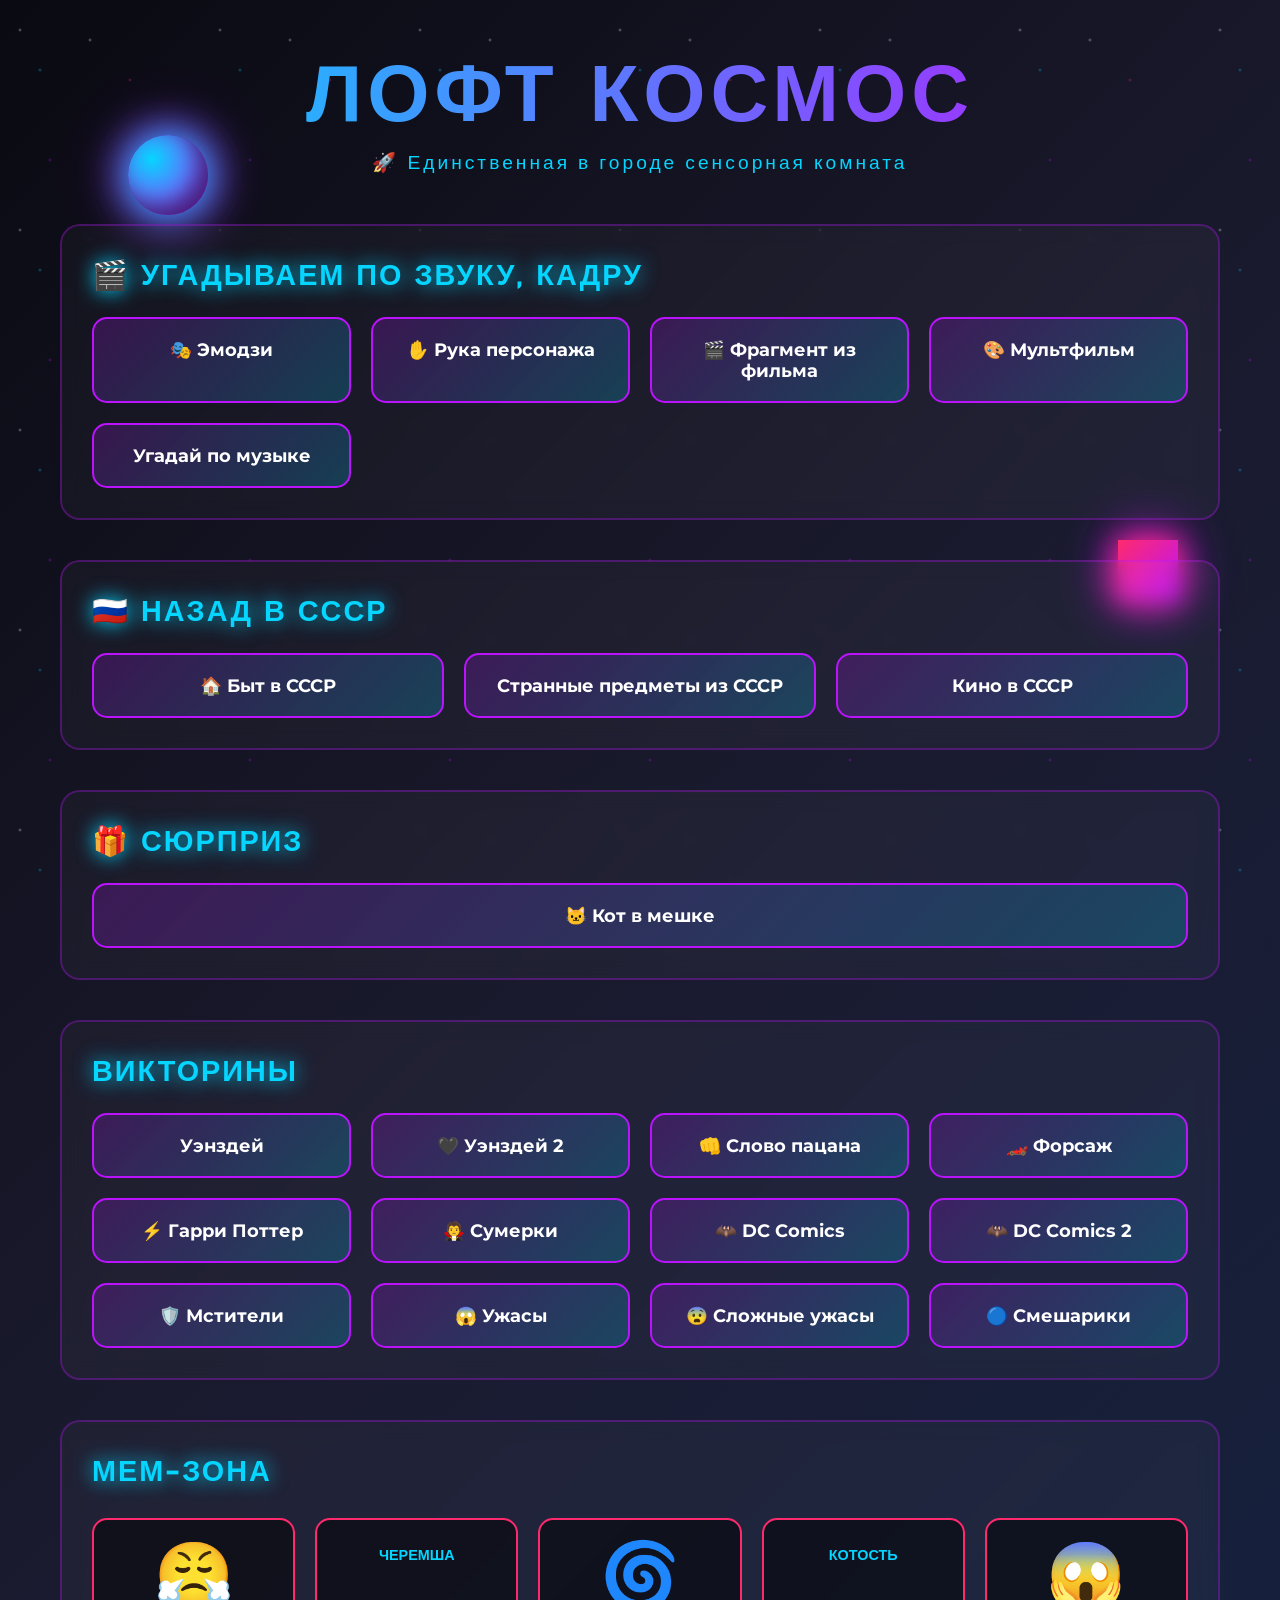
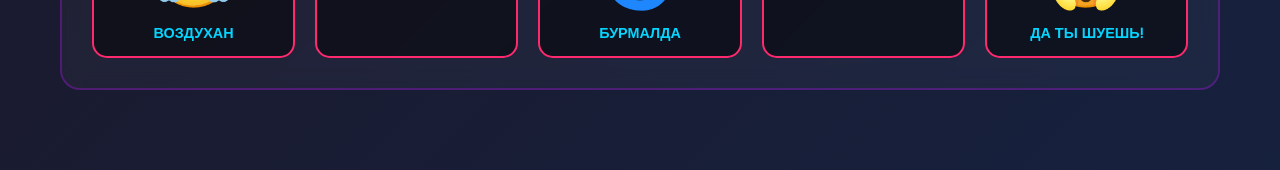
==== commit c42416ff: "Update index.html" ====
--- a/index.html
+++ b/index.html
@@ -159,6 +159,7 @@
             text-decoration: none; position: relative;
             overflow: hidden; transition: all 0.3s;
             text-align: center; cursor: pointer;
+            display: block;
         }
         .quiz-btn::before {
             content: ''; position: absolute; top: 0; left: -100%;
@@ -211,28 +212,19 @@
     <div class="stars"></div>
     <div class="floating-3d sphere-1"></div>
     <div class="floating-3d cube-1"></div>
-    <div class="flying-meme meme-1">
-        <img src="https://i.imgur.com/PLACEHOLDER1.jpg" alt="Воздухан" style="width:100%; display:block;">
-    </div>
-    <div class="flying-meme meme-2">
-        <img src="https://i.imgur.com/PLACEHOLDER2.jpg" alt="Черемша" style="width:100%; display:block;">
-    </div>
-    <div class="flying-meme meme-3">
-        <img src="https://i.imgur.com/PLACEHOLDER3.jpg" alt="Бурмалда" style="width:100%; display:block;">
-    </div>
 
     <div class="container">
         <h1 class="main-title">ЛОФТ КОСМОС</h1>
-        <p class="subtitle"> Единственная в городе сенсорная комната</p>
+        <p class="subtitle">🚀 Единственная в городе сенсорная комната</p>
 
         <div class="category-card">
             <h2 class="category-title">🎬 Угадываем по звуку, кадру</h2>
             <div class="buttons-grid">
                 <a class="quiz-btn" href="https://movieguessr.net/quizzes/9b9abde0-404d-40fd-8fde-6cbab759f4db" target="_blank">🎭 Эмодзи</a>
-                <a class="quiz-btn" href="https://movieguessr.net/quizzes/4d3386a0-c5db-4750-8073-c91086817931" target="_blank"> Рука персонажа</a>
+                <a class="quiz-btn" href="https://movieguessr.net/quizzes/4d3386a0-c5db-4750-8073-c91086817931" target="_blank">✋ Рука персонажа</a>
                 <a class="quiz-btn" href="https://moviehunter.ru/" target="_blank">🎬 Фрагмент из фильма</a>
                 <a class="quiz-btn" href="https://ugadai-film.ru/" target="_blank">🎨 Мультфильм</a>
-                <a class="quiz-btn" href="https://movieguessr.net/quizzes/314cedf6-782f-4f82-869e-ed8a1d853a94" target="_blank">🎵 Угадай по музыке</a>
+                <a class="quiz-btn" href="https://movieguessr.net/quizzes/314cedf6-782f-4f82-869e-ed8a1d853a94" target="_blank"> Угадай по музыке</a>
             </div>
         </div>
 
@@ -240,8 +232,8 @@
             <h2 class="category-title">🇷🇺 Назад в СССР</h2>
             <div class="buttons-grid">
                 <a class="quiz-btn" href="https://vk.ru/app54716918" target="_blank">🏠 Быт в СССР</a>
-                <a class="quiz-btn" href="https://yandex.ru/games/app/viktorina-veshchi-iz-sssr-213699" target="_blank">🔍 Странные предметы из СССР</a>
-                <a class="quiz-btn" href="https://ugadai-film.ru/" target="_blank">🎬 Кино в СССР</a>
+                <a class="quiz-btn" href="https://yandex.ru/games/app/viktorina-veshchi-iz-sssr-213699" target="_blank"> Странные предметы из СССР</a>
+                <a class="quiz-btn" href="https://ugadai-film.ru/" target="_blank"> Кино в СССР</a>
             </div>
         </div>
 
@@ -253,9 +245,9 @@
         </div>
 
         <div class="category-card">
-            <h2 class="category-title">🎯 Викторины</h2>
-            <div class="buttons-grid">
-                <a class="quiz-btn" href="https://yandex.ru/games/app/203046" target="_blank">🖤 Уэнздей</a>
+            <h2 class="category-title"> Викторины</h2>
+            <div class="buttons-grid">
+                <a class="quiz-btn" href="https://yandex.ru/games/app/203046" target="_blank"> Уэнздей</a>
                 <a class="quiz-btn" href="https://pikuco.ru/tests/49520/" target="_blank">🖤 Уэнздей 2</a>
                 <a class="quiz-btn" href="https://blitzquiz.ru/kviz/slovo-pacana-viktorina-dlya-fanatov" target="_blank">👊 Слово пацана</a>
                 <a class="quiz-btn" href="https://blitzquiz.ru/kviz/forsazh-viktorina-dlya-fanatov-franshizy" target="_blank">🏎️ Форсаж</a>
@@ -271,12 +263,12 @@
         </div>
 
         <div class="category-card">
-            <h2 class="category-title">😂 Мем-зона</h2>
+            <h2 class="category-title"> Мем-зона</h2>
             <div class="meme-showcase">
                 <div class="meme-item"><div style="font-size: 4rem;">😤</div><div class="meme-label">ВОЗДУХАН</div></div>
-                <div class="meme-item"><div style="font-size: 4rem;">🌿</div><div class="meme-label">ЧЕРЕМША</div></div>
+                <div class="meme-item"><div style="font-size: 4rem;"></div><div class="meme-label">ЧЕРЕМША</div></div>
                 <div class="meme-item"><div style="font-size: 4rem;">🌀</div><div class="meme-label">БУРМАЛДА</div></div>
-                <div class="meme-item"><div style="font-size: 4rem;">🐱</div><div class="meme-label">КОТОСТЬ</div></div>
+                <div class="meme-item"><div style="font-size: 4rem;"></div><div class="meme-label">КОТОСТЬ</div></div>
                 <div class="meme-item"><div style="font-size: 4rem;">😱</div><div class="meme-label">ДА ТЫ ШУЕШЬ!</div></div>
             </div>
         </div>
